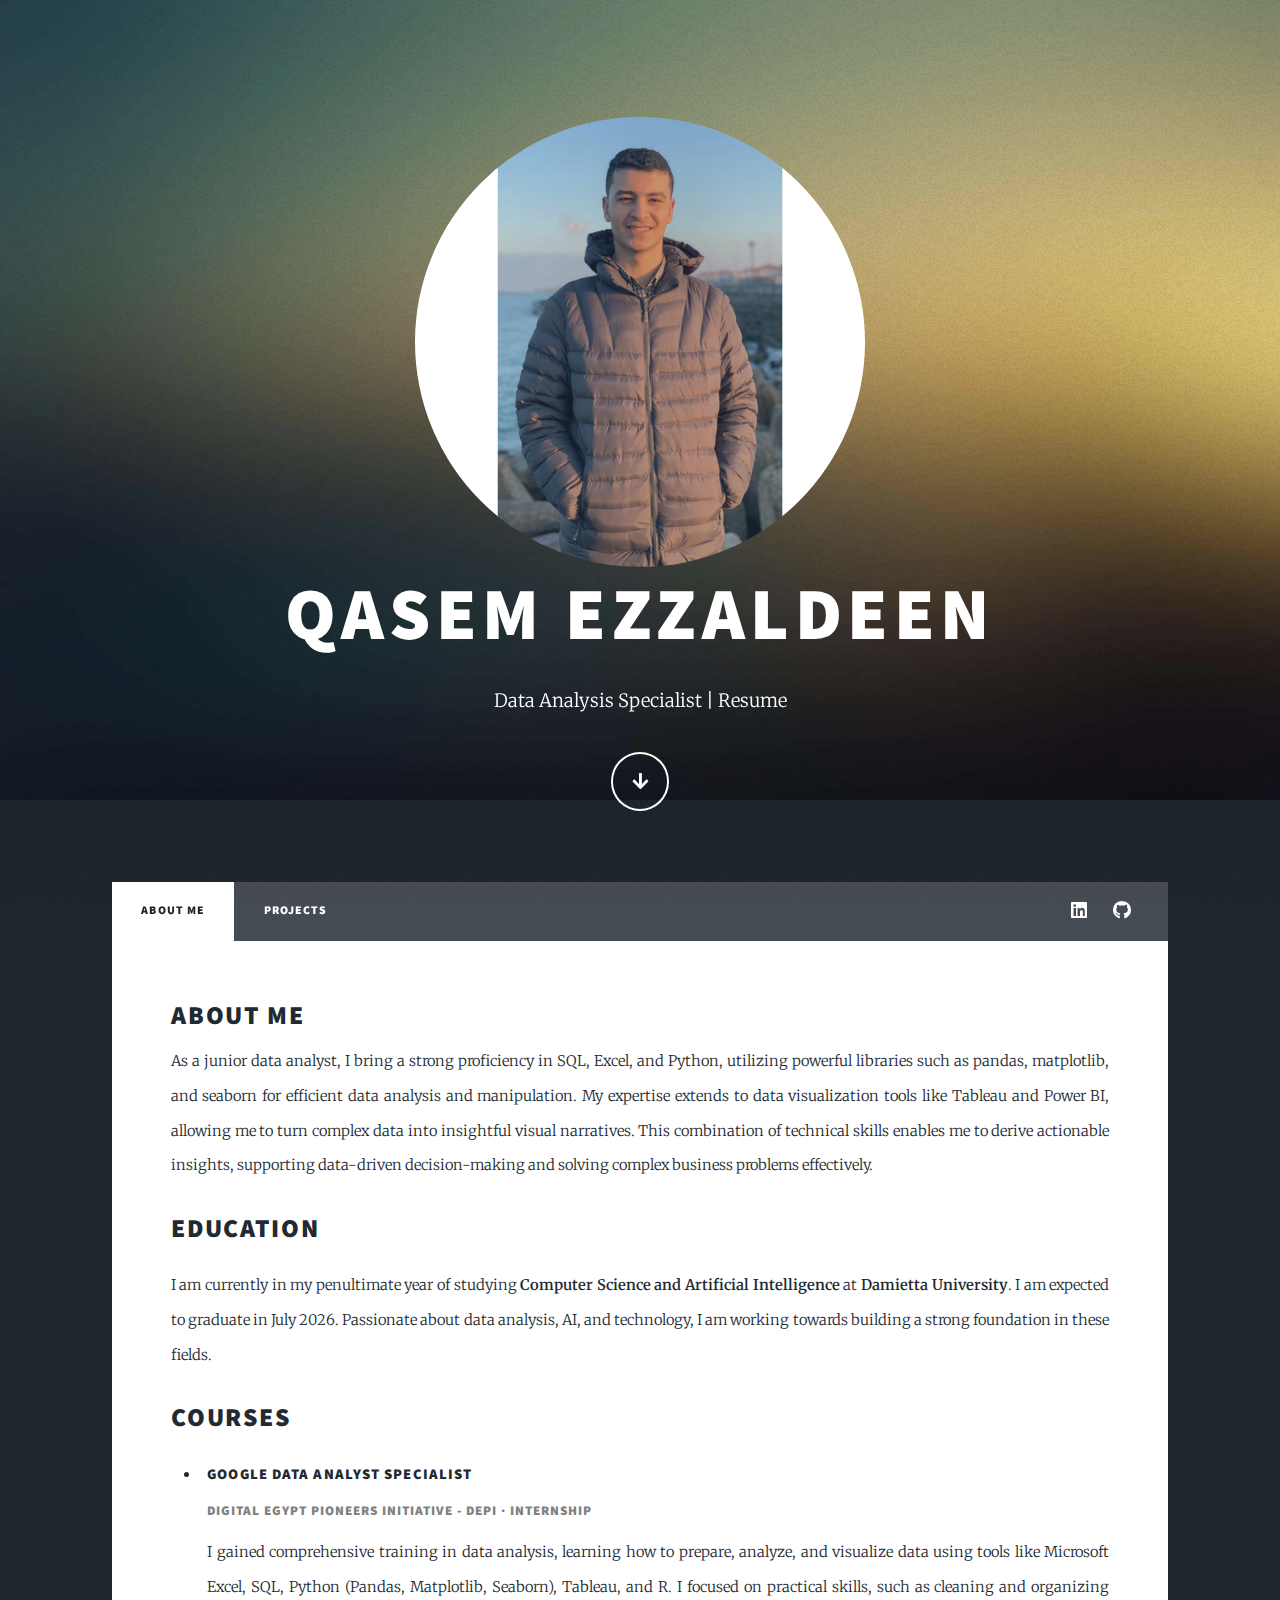
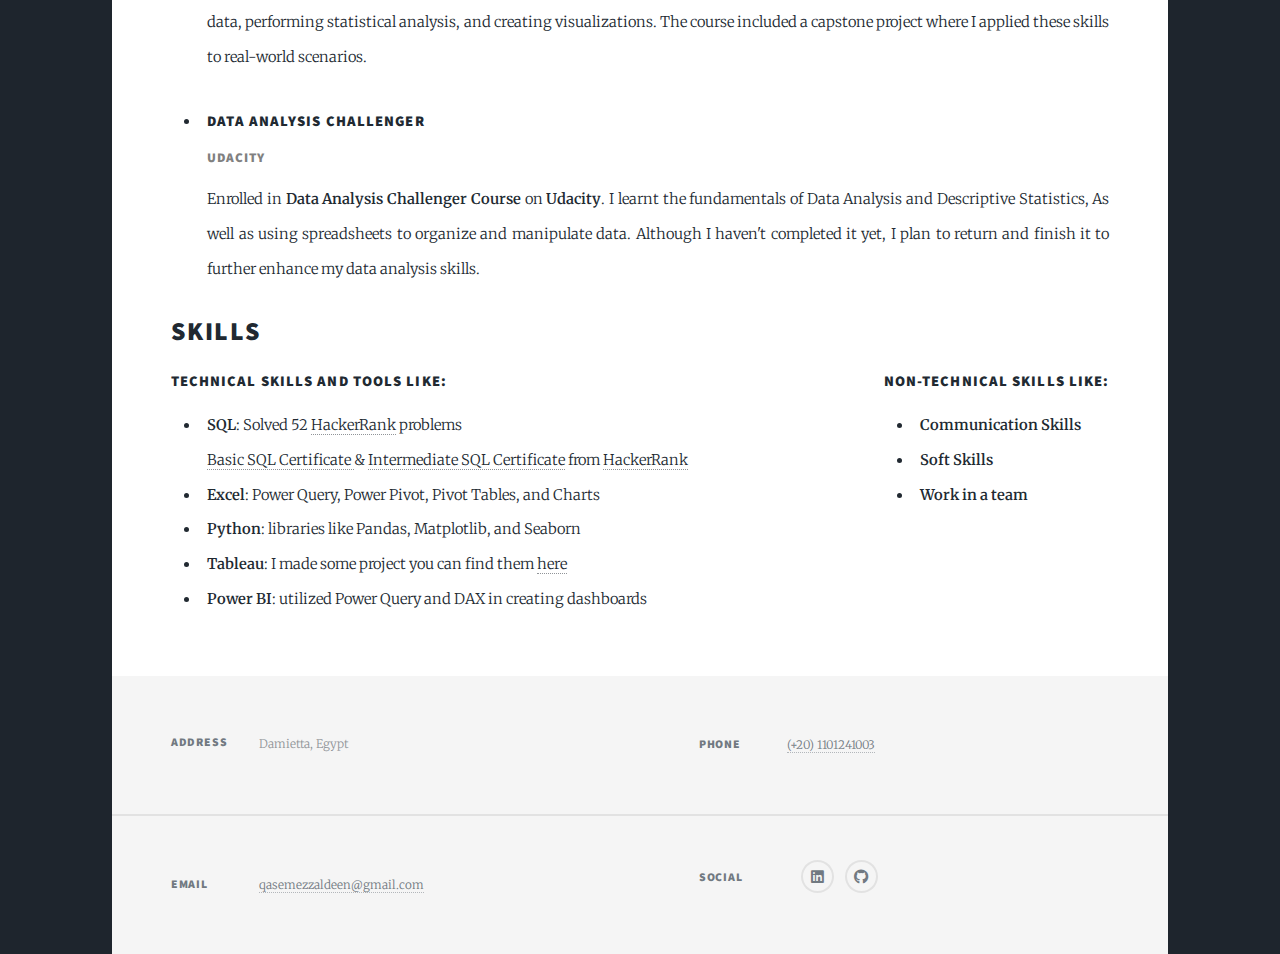
==== index.html @ ce16e837 "update" ====
<!DOCTYPE html>
<html>
  <head>
    <title>Qasem Ezzaldeen Portfolio</title>
    <meta charset="utf-8" />
    <meta
      name="viewport"
      content="width=device-width, initial-scale=1, user-scalable=no"
    />
    <link rel="stylesheet" href="assets/css/main.css" />
    <script src = "https://cdnjs.cloudflare.com/ajax/libs/jquery/3.6.4/jquery.min.js"> </script>
    <noscript>
      <link rel="stylesheet" href="assets/css/noscript.css"/>
    </noscript>
  </head>
  <body class="is-preload">
    <!-- Wrapper -->
    <div id="wrapper" class="fade-in">
      <!-- Intro -->
      <div id="intro">
        <div class="pfp">
          <img
            src="./images/Casio.jpg"
            alt="Picture of me"
            style="width: clamp(250px, 60%, 450px); border-radius: 50%"
          />
          <h1>Qasem Ezzaldeen</h1>
        </div>
        <p>
          <a href="#nav" class="scrolly">Data Analysis Specialist</a> | <a href="Resume.pdf" target="_blank">Resume</a>
        </p>
        <ul class="actions">
          <li>
            <a
              href="#header"
              class="button icon solid solo fa-arrow-down scrolly"
              >Continue</a
            >
          </li>
        </ul>
      </div>

      <!-- Header -->
      <header id="header">
        <a href="projects.html" class="logo">My Projects</a>
      </header>

      <!-- Nav -->
      <nav id="nav">
        <ul class="links">
          <li class="active"><a href="index.html">About Me</a></li>
          <li class="inactive"><a href="projects.html">Projects</a></li>
          
        </ul>
        <ul class="icons">
          <li>
            <a href="https://www.linkedin.com/in/qasem-ezzaldeen-34737b295/" class="icon brands fa-linkedin" target="_blank"><span class="label">LinkedIn</span></a>
          </li>
          <!-- GitHub Icon -->
          <li>
            <a href="https://github.com/qasem-ezzaldeen" class="icon brands fa-github" target="_blank"><span class="label">GitHub</span></a>
          </li>
        </ul>
      </nav>

      <!-- Main -->
      <div id="main">
        <article class="about_me">
          <header>
              <h2>About Me</h2>
              <p>As a junior data analyst, I bring a strong proficiency in SQL, Excel, and Python, utilizing powerful libraries such as pandas, matplotlib, and seaborn for efficient data analysis and manipulation. My expertise extends to data visualization tools like Tableau and Power BI, allowing me to turn complex data into insightful visual narratives. This combination of technical skills enables me to derive actionable insights, supporting data-driven decision-making and solving complex business problems effectively.</p>
          </header>
          <div class="education">
            <h2>Education</h2>
            <p>
              I am currently in my penultimate year of studying <strong>Computer Science and Artificial Intelligence</strong> at <strong>Damietta University</strong>. 
              I am expected to graduate in July 2026. Passionate about data analysis, AI, and technology, I am working towards building a strong foundation in these fields.
            </p>
          </div>
          <div class="courses">
            <h2>courses</h2>
            <ul>
              <li> 
                <h4>Google Data Analyst Specialist</h4>
                <h5 style="color:grey">Digital Egypt Pioneers Initiative - DEPI · Internship</h5>
                <p>I gained comprehensive training in data analysis, learning how to prepare, analyze, and visualize data using tools like Microsoft Excel, SQL, Python (Pandas, Matplotlib, Seaborn), Tableau, and R. I focused on practical skills, such as cleaning and organizing data, performing statistical analysis, and creating visualizations. The course included a capstone project where I applied these skills to real-world scenarios. </p>
              </li>
              <li> 
                <h4>Data Analysis Challenger</h4>
                <h5 style="color:grey">Udacity</h5>
                  <p>
                      Enrolled in <strong>Data Analysis Challenger Course</strong> on <strong>Udacity</strong>. I learnt the fundamentals of Data Analysis and Descriptive Statistics, As well as using spreadsheets to organize and manipulate data. Although I haven't completed it yet, I plan to return and finish it to further enhance my data analysis skills.
                  </p>
              </li>
            </ul>
          </div>

          <div>
            <h2>Skills</h2>
            <div class="skills">
            <div class="technical">
              <h4>Technical Skills and Tools like:</h4>
            <ul >
              <li><strong>SQL</strong>: Solved 52 <a href="https://www.hackerrank.com/domains/sql?badge_type=sql" target="_blank">HackerRank</a> problems</li>
              <li class="sql"><a href="Hackerrank Certificates/sql_basic certificate.pdf" target="_blank">Basic SQL Certificate </a> & <a href="Hackerrank Certificates/sql_intermediate certificate.pdf" target="_blank">Intermediate SQL Certificate</a> from <a href="https://www.hackerrank.com/domains/sql?badge_type=sql" target="_blank">HackerRank</a></li>
              <li><strong>Excel</strong>: Power Query, Power Pivot, Pivot Tables, and Charts</li>
              <li><strong>Python</strong>: libraries like Pandas, Matplotlib, and Seaborn</li>
              <li><strong>Tableau</strong>: I made some project you can find them <a href="projects.html">here</a></li>
              <li><strong>Power BI</strong>: utilized Power Query and DAX in creating dashboards</li>
            </ul>
            </div>
            <div class="non-technical">
              <h4>non-Technical Skills like:</h4>
            <ul >
              <li><strong>Communication Skills</strong></li>
              <li><strong>Soft Skills</strong></li>
              <li><strong>Work in a team</strong></li>
            </ul>
            </div>
          </div>
          </div>
          

          </div>

      </article>


          
      </div>

      <!-- Footer -->
      <footer id="footer">
        <section class="split contact">
          <section class="alt">
            <h3>Address</h3>
            <p>
              Damietta, Egypt
            </p>
          </section>
          <section>
            <h3>Phone</h3>
            <p><a href="https://wa.me/qr/SZ3Y2ALOGAZCJ1" target="_blank">(+20) 1101241003</a></p>
          </section>
          <section>
            <h3>Email</h3>
            <p><a href="mailto:qasemezzaldeen@gmail.com">qasemezzaldeen@gmail.com</a></p>
          </section>
          <script>
          $(document).ready(function() {
            // Add class to mailto link
            // Needed to separate the disabling of the default action AND copy email to clipboard
            $('a[href^=mailto]').addClass('mailto-link');
          
            var mailto = $('.mailto-link');
            
            // Disable opening your email client. yuk.
            $('a[href^=mailto]').click(function() {
              return false; 
            })
            
            // On click, get href and remove 'mailto:' from value
            // Store email address in a variable.
            mailto.click(function() {
              var href = $(this).attr('href');
              var email = href.replace('mailto:', '');
              copyToClipboard(email);
              $('.mailto-message').empty().append(messageSuccess);
              setTimeout(function() {
                $('.mailto-message').empty().append(messageCopy);}, 2000); 
            });
            
          });
          
          // Grabbed this from Stack Overflow.
          // Copies the email variable to clipboard
          function copyToClipboard(text) {
              var dummy = document.createElement("input");
              document.body.appendChild(dummy);
              dummy.setAttribute('value', text);
              dummy.select();
              document.execCommand('copy');
              document.body.removeChild(dummy);
          }</script>
          <section>
            <h3>Social</h3>
            <ul class="icons alt">
              <li>
                <a href="https://www.linkedin.com/in/qasem-ezzaldeen-34737b295/" class="icon brands alt fa-linkedin" target="_blank"><span class="label">LinkedIn</span></a>
              </li>
              <!-- GitHub Icon -->
              <li>
                <a href="https://github.com/qasem-ezzaldeen" class="icon brands alt fa-github" target="_blank"><span class="label">GitHub</span></a>
              </li>
            </ul>
          </section>
        </section>
      </footer>
    <!-- Scripts -->
    <script src="assets/js/jquery.min.js"></script>
    <script src="assets/js/jquery.scrollex.min.js"></script>
    <script src="assets/js/jquery.scrolly.min.js"></script>
    <script src="assets/js/browser.min.js"></script>
    <script src="assets/js/breakpoints.min.js"></script>
    <script src="assets/js/util.js"></script>
    <script src="assets/js/main.js"></script>
  </body>
</html>
---- assets/css/main.css ----
@import url(fontawesome-all.min.css);
@import url("https://fonts.googleapis.com/css?family=Merriweather:300,700,300italic,700italic|Source+Sans+Pro:900");


html, body, div, span, applet, object,
iframe, h1, h2, h3, h4, h5, h6, p, blockquote,
pre, a, abbr, acronym, address, big, cite,
code, del, dfn, em, img, ins, kbd, q, s, samp,
small, strike, strong, sub, sup, tt, var, b,
u, i, center, dl, dt, dd, ol, ul, li, fieldset,
form, label, legend, table, caption, tbody,
tfoot, thead, tr, th, td, article, aside,
canvas, details, embed, figure, figcaption,
footer, header, hgroup, menu, nav, output, ruby,
section, summary, time, mark, audio, video {
	margin: 0;
	padding: 0;
	border: 0;
	font-size: 100%;
	font: inherit;
	vertical-align: baseline;}

article, aside, details, figcaption, figure,
footer, header, hgroup, menu, nav, section {
	display: block;}

body {
	line-height: 1;
}

ol, ul {
	list-style: none;
}

blockquote, q {
	quotes: none;
}

	blockquote:before, blockquote:after, q:before, q:after {
		content: '';
		content: none;
	}

table {
	border-collapse: collapse;
	border-spacing: 0;
}

body {
	-webkit-text-size-adjust: none;
}

mark {
	background-color: transparent;
	color: inherit;
}

input::-moz-focus-inner {
	border: 0;
	padding: 0;
}

input, select, textarea {
	-moz-appearance: none;
	-webkit-appearance: none;
	-ms-appearance: none;
	appearance: none;
}

/* Basic */

	@-ms-viewport {
		width: device-width;
	}

	body {
		-ms-overflow-style: scroll;
	}

	@media screen and (max-width: 480px) {

		html, body {
			min-width: 320px;
		}

	}

	html {
		box-sizing: border-box;
	}

	*, *:before, *:after {
		box-sizing: inherit;
	}

	body {
		background-color: #1e252d;
	}

		body.is-preload *, body.is-preload *:before, body.is-preload *:after {
			-moz-animation: none !important;
			-webkit-animation: none !important;
			-ms-animation: none !important;
			animation: none !important;
			-moz-transition: none !important;
			-webkit-transition: none !important;
			-ms-transition: none !important;
			transition: none !important;
		}

/* Type */

	html {
		font-size: 16pt;
	}

		@media screen and (max-width: 1680px) {

			html {
				font-size: 12pt;
			}

		}

		@media screen and (max-width: 1280px) {

			html {
				font-size: 11pt;
			}

		}

		@media screen and (max-width: 360px) {

			html {
				font-size: 10pt;
			}

		}

	body {
		color: #212931;
	}

	body, input, select, textarea {
		font-family: "Merriweather", Georgia, serif;
		font-weight: 300;
		font-size: 1rem;
		line-height: 2.375;
	}

	a {
		-moz-transition: color 0.2s ease-in-out, background-color 0.2s ease-in-out, border-color 0.2s ease-in-out, box-shadow 0.2s ease-in-out;
		-webkit-transition: color 0.2s ease-in-out, background-color 0.2s ease-in-out, border-color 0.2s ease-in-out, box-shadow 0.2s ease-in-out;
		-ms-transition: color 0.2s ease-in-out, background-color 0.2s ease-in-out, border-color 0.2s ease-in-out, box-shadow 0.2s ease-in-out;
		transition: color 0.2s ease-in-out, background-color 0.2s ease-in-out, border-color 0.2s ease-in-out, box-shadow 0.2s ease-in-out;
		border-bottom: dotted 1px;
		text-decoration: none;
	}

		a:hover {
			border-bottom-color: transparent;
		}

	strong, b {
		font-weight: 600;
	}

	em, i {
		font-style: italic;
	}

	p {
		text-align: justify;
		margin: 0 0 2rem 0;
	}

	h1, h2, h3, h4, h5, h6 {
		font-family: "Source Sans Pro", Helvetica, sans-serif;
		font-weight: 900;
		line-height: 1.5;
		letter-spacing: 0.075em;
		text-transform: uppercase;
		margin: 0 0 1rem 0;
	}

		h1 a, h2 a, h3 a, h4 a, h5 a, h6 a {
			border-bottom: 0;
			color: inherit;
			text-decoration: none;
		}

	h1 {
		font-size: 4rem;
		line-height: 1.1;
		margin: 0 0 2rem 0;
	}

	h2 {
		font-size: 1.75rem;
		line-height: 1.3;
		margin: 0 0 1.5rem 0;
	}

	h3 {
		font-size: 1.25rem;
		margin: 0 0 1.5rem 0;
	}

	h4 {
		font-size: 1rem;
	}

	h5 {
		font-size: 0.9rem;
	}

	h6 {
		font-size: 0.8rem;
	}

	sub {
		font-size: 0.8rem;
		position: relative;
		top: 0.5rem;
	}

	sup {
		font-size: 0.8rem;
		position: relative;
		top: -0.5rem;
	}

	blockquote {
		border-left: solid 4px;
		font-style: italic;
		margin: 0 0 2rem 0;
		padding: 0.5rem 0 0.5rem 2rem;
	}

	code {
		border: solid 2px;
		font-family: "Courier New", monospace;
		font-size: 0.9rem;
		margin: 0 0.25rem;
		padding: 0.25rem 0.65rem;
	}

	pre {
		-webkit-overflow-scrolling: touch;
		font-family: "Courier New", monospace;
		font-size: 0.9rem;
		margin: 0 0 2rem 0;
	}

		pre code {
			display: block;
			line-height: 1.75;
			padding: 1rem 1.5rem;
			overflow-x: auto;
		}

	hr {
		border: 0;
		border-bottom: solid 2px;
		margin: 3rem 0;
	}

		hr.major {
			margin: 5rem 0;
		}

	.align-left {
		text-align: left;
	}

	.align-center {
		text-align: center;
	}

	.align-right {
		text-align: right;
	}

	input, select, textarea {
		color: #212931;
	}

	a {
		color: #212931;
		border-bottom-color: rgba(33, 41, 49, 0.5);
	}

		a:hover {
			border-bottom-color: transparent;
			color: #18bfef !important;
		}

	strong, b {
		color: #212931;
	}

	h1, h2, h3, h4, h5, h6 {
		color: #212931;
	}

	blockquote {
		border-left-color: #eeeeee;
	}

	code {
		background: rgba(220, 220, 220, 0.25);
		border-color: #eeeeee;
	}

	hr {
		border-bottom-color: #eeeeee;
	}

/* Row */

	.row {
		display: flex;
		flex-wrap: wrap;
		box-sizing: border-box;
		align-items: stretch;
	}

		.row > * {
			box-sizing: border-box;
		}

		.row.gtr-uniform > * > :last-child {
			margin-bottom: 0;
		}

		.row.aln-left {
			justify-content: flex-start;
		}

		.row.aln-center {
			justify-content: center;
		}

		.row.aln-right {
			justify-content: flex-end;
		}

		.row.aln-top {
			align-items: flex-start;
		}

		.row.aln-middle {
			align-items: center;
		}

		.row.aln-bottom {
			align-items: flex-end;
		}

		.row > .imp {
			order: -1;
		}

		.row > .col-1 {
			width: 8.33333%;
		}

		.row > .off-1 {
			margin-left: 8.33333%;
		}

		.row > .col-2 {
			width: 16.66667%;
		}

		.row > .off-2 {
			margin-left: 16.66667%;
		}

		.row > .col-3 {
			width: 25%;
		}

		.row > .off-3 {
			margin-left: 25%;
		}

		.row > .col-4 {
			width: 33.33333%;
		}

		.row > .off-4 {
			margin-left: 33.33333%;
		}

		.row > .col-5 {
			width: 41.66667%;
		}

		.row > .off-5 {
			margin-left: 41.66667%;
		}

		.row > .col-6 {
			width: 50%;
		}

		.row > .off-6 {
			margin-left: 50%;
		}

		.row > .col-7 {
			width: 58.33333%;
		}

		.row > .off-7 {
			margin-left: 58.33333%;
		}

		.row > .col-8 {
			width: 66.66667%;
		}

		.row > .off-8 {
			margin-left: 66.66667%;
		}

		.row > .col-9 {
			width: 75%;
		}

		.row > .off-9 {
			margin-left: 75%;
		}

		.row > .col-10 {
			width: 83.33333%;
		}

		.row > .off-10 {
			margin-left: 83.33333%;
		}

		.row > .col-11 {
			width: 91.66667%;
		}

		.row > .off-11 {
			margin-left: 91.66667%;
		}

		.row > .col-12 {
			width: 100%;
		}

		.row > .off-12 {
			margin-left: 100%;
		}

		.row.gtr-0 {
			margin-top: 0;
			margin-left: 0rem;
		}

			.row.gtr-0 > * {
				padding: 0 0 0 0rem;
			}

			.row.gtr-0.gtr-uniform {
				margin-top: 0rem;
			}

				.row.gtr-0.gtr-uniform > * {
					padding-top: 0rem;
				}

		.row.gtr-25 {
			margin-top: 0;
			margin-left: -0.375rem;
		}

			.row.gtr-25 > * {
				padding: 0 0 0 0.375rem;
			}

			.row.gtr-25.gtr-uniform {
				margin-top: -0.375rem;
			}

				.row.gtr-25.gtr-uniform > * {
					padding-top: 0.375rem;
				}

		.row.gtr-50 {
			margin-top: 0;
			margin-left: -0.75rem;
		}

			.row.gtr-50 > * {
				padding: 0 0 0 0.75rem;
			}

			.row.gtr-50.gtr-uniform {
				margin-top: -0.75rem;
			}

				.row.gtr-50.gtr-uniform > * {
					padding-top: 0.75rem;
				}

		.row {
			margin-top: 0;
			margin-left: -1.5rem;
		}

			.row > * {
				padding: 0 0 0 1.5rem;
			}

			.row.gtr-uniform {
				margin-top: -1.5rem;
			}

				.row.gtr-uniform > * {
					padding-top: 1.5rem;
				}

		.row.gtr-150 {
			margin-top: 0;
			margin-left: -2.25rem;
		}

			.row.gtr-150 > * {
				padding: 0 0 0 2.25rem;
			}

			.row.gtr-150.gtr-uniform {
				margin-top: -2.25rem;
			}

				.row.gtr-150.gtr-uniform > * {
					padding-top: 2.25rem;
				}

		.row.gtr-200 {
			margin-top: 0;
			margin-left: -3rem;
		}

			.row.gtr-200 > * {
				padding: 0 0 0 3rem;
			}

			.row.gtr-200.gtr-uniform {
				margin-top: -3rem;
			}

				.row.gtr-200.gtr-uniform > * {
					padding-top: 3rem;
				}

		@media screen and (max-width: 1680px) {

			.row {
				display: flex;
				flex-wrap: wrap;
				box-sizing: border-box;
				align-items: stretch;
			}

				.row > * {
					box-sizing: border-box;
				}

				.row.gtr-uniform > * > :last-child {
					margin-bottom: 0;
				}

				.row.aln-left {
					justify-content: flex-start;
				}

				.row.aln-center {
					justify-content: center;
				}

				.row.aln-right {
					justify-content: flex-end;
				}

				.row.aln-top {
					align-items: flex-start;
				}

				.row.aln-middle {
					align-items: center;
				}

				.row.aln-bottom {
					align-items: flex-end;
				}

				.row > .imp-xlarge {
					order: -1;
				}

				.row > .col-1-xlarge {
					width: 8.33333%;
				}

				.row > .off-1-xlarge {
					margin-left: 8.33333%;
				}

				.row > .col-2-xlarge {
					width: 16.66667%;
				}

				.row > .off-2-xlarge {
					margin-left: 16.66667%;
				}

				.row > .col-3-xlarge {
					width: 25%;
				}

				.row > .off-3-xlarge {
					margin-left: 25%;
				}

				.row > .col-4-xlarge {
					width: 33.33333%;
				}

				.row > .off-4-xlarge {
					margin-left: 33.33333%;
				}

				.row > .col-5-xlarge {
					width: 41.66667%;
				}

				.row > .off-5-xlarge {
					margin-left: 41.66667%;
				}

				.row > .col-6-xlarge {
					width: 50%;
				}

				.row > .off-6-xlarge {
					margin-left: 50%;
				}

				.row > .col-7-xlarge {
					width: 58.33333%;
				}

				.row > .off-7-xlarge {
					margin-left: 58.33333%;
				}

				.row > .col-8-xlarge {
					width: 66.66667%;
				}

				.row > .off-8-xlarge {
					margin-left: 66.66667%;
				}

				.row > .col-9-xlarge {
					width: 75%;
				}

				.row > .off-9-xlarge {
					margin-left: 75%;
				}

				.row > .col-10-xlarge {
					width: 83.33333%;
				}

				.row > .off-10-xlarge {
					margin-left: 83.33333%;
				}

				.row > .col-11-xlarge {
					width: 91.66667%;
				}

				.row > .off-11-xlarge {
					margin-left: 91.66667%;
				}

				.row > .col-12-xlarge {
					width: 100%;
				}

				.row > .off-12-xlarge {
					margin-left: 100%;
				}

				.row.gtr-0 {
					margin-top: 0;
					margin-left: 0rem;
				}

					.row.gtr-0 > * {
						padding: 0 0 0 0rem;
					}

					.row.gtr-0.gtr-uniform {
						margin-top: 0rem;
					}

						.row.gtr-0.gtr-uniform > * {
							padding-top: 0rem;
						}

				.row.gtr-25 {
					margin-top: 0;
					margin-left: -0.375rem;
				}

					.row.gtr-25 > * {
						padding: 0 0 0 0.375rem;
					}

					.row.gtr-25.gtr-uniform {
						margin-top: -0.375rem;
					}

						.row.gtr-25.gtr-uniform > * {
							padding-top: 0.375rem;
						}

				.row.gtr-50 {
					margin-top: 0;
					margin-left: -0.75rem;
				}

					.row.gtr-50 > * {
						padding: 0 0 0 0.75rem;
					}

					.row.gtr-50.gtr-uniform {
						margin-top: -0.75rem;
					}

						.row.gtr-50.gtr-uniform > * {
							padding-top: 0.75rem;
						}

				.row {
					margin-top: 0;
					margin-left: -1.5rem;
				}

					.row > * {
						padding: 0 0 0 1.5rem;
					}

					.row.gtr-uniform {
						margin-top: -1.5rem;
					}

						.row.gtr-uniform > * {
							padding-top: 1.5rem;
						}

				.row.gtr-150 {
					margin-top: 0;
					margin-left: -2.25rem;
				}

					.row.gtr-150 > * {
						padding: 0 0 0 2.25rem;
					}

					.row.gtr-150.gtr-uniform {
						margin-top: -2.25rem;
					}

						.row.gtr-150.gtr-uniform > * {
							padding-top: 2.25rem;
						}

				.row.gtr-200 {
					margin-top: 0;
					margin-left: -3rem;
				}

					.row.gtr-200 > * {
						padding: 0 0 0 3rem;
					}

					.row.gtr-200.gtr-uniform {
						margin-top: -3rem;
					}

						.row.gtr-200.gtr-uniform > * {
							padding-top: 3rem;
						}

		}

		@media screen and (max-width: 1280px) {

			.row {
				display: flex;
				flex-wrap: wrap;
				box-sizing: border-box;
				align-items: stretch;
			}

				.row > * {
					box-sizing: border-box;
				}

				.row.gtr-uniform > * > :last-child {
					margin-bottom: 0;
				}

				.row.aln-left {
					justify-content: flex-start;
				}

				.row.aln-center {
					justify-content: center;
				}

				.row.aln-right {
					justify-content: flex-end;
				}

				.row.aln-top {
					align-items: flex-start;
				}

				.row.aln-middle {
					align-items: center;
				}

				.row.aln-bottom {
					align-items: flex-end;
				}

				.row > .imp-large {
					order: -1;
				}

				.row > .col-1-large {
					width: 8.33333%;
				}

				.row > .off-1-large {
					margin-left: 8.33333%;
				}

				.row > .col-2-large {
					width: 16.66667%;
				}

				.row > .off-2-large {
					margin-left: 16.66667%;
				}

				.row > .col-3-large {
					width: 25%;
				}

				.row > .off-3-large {
					margin-left: 25%;
				}

				.row > .col-4-large {
					width: 33.33333%;
				}

				.row > .off-4-large {
					margin-left: 33.33333%;
				}

				.row > .col-5-large {
					width: 41.66667%;
				}

				.row > .off-5-large {
					margin-left: 41.66667%;
				}

				.row > .col-6-large {
					width: 50%;
				}

				.row > .off-6-large {
					margin-left: 50%;
				}

				.row > .col-7-large {
					width: 58.33333%;
				}

				.row > .off-7-large {
					margin-left: 58.33333%;
				}

				.row > .col-8-large {
					width: 66.66667%;
				}

				.row > .off-8-large {
					margin-left: 66.66667%;
				}

				.row > .col-9-large {
					width: 75%;
				}

				.row > .off-9-large {
					margin-left: 75%;
				}

				.row > .col-10-large {
					width: 83.33333%;
				}

				.row > .off-10-large {
					margin-left: 83.33333%;
				}

				.row > .col-11-large {
					width: 91.66667%;
				}

				.row > .off-11-large {
					margin-left: 91.66667%;
				}

				.row > .col-12-large {
					width: 100%;
				}

				.row > .off-12-large {
					margin-left: 100%;
				}

				.row.gtr-0 {
					margin-top: 0;
					margin-left: 0rem;
				}

					.row.gtr-0 > * {
						padding: 0 0 0 0rem;
					}

					.row.gtr-0.gtr-uniform {
						margin-top: 0rem;
					}

						.row.gtr-0.gtr-uniform > * {
							padding-top: 0rem;
						}

				.row.gtr-25 {
					margin-top: 0;
					margin-left: -0.375rem;
				}

					.row.gtr-25 > * {
						padding: 0 0 0 0.375rem;
					}

					.row.gtr-25.gtr-uniform {
						margin-top: -0.375rem;
					}

						.row.gtr-25.gtr-uniform > * {
							padding-top: 0.375rem;
						}

				.row.gtr-50 {
					margin-top: 0;
					margin-left: -0.75rem;
				}

					.row.gtr-50 > * {
						padding: 0 0 0 0.75rem;
					}

					.row.gtr-50.gtr-uniform {
						margin-top: -0.75rem;
					}

						.row.gtr-50.gtr-uniform > * {
							padding-top: 0.75rem;
						}

				.row {
					margin-top: 0;
					margin-left: -1.5rem;
				}

					.row > * {
						padding: 0 0 0 1.5rem;
					}

					.row.gtr-uniform {
						margin-top: -1.5rem;
					}

						.row.gtr-uniform > * {
							padding-top: 1.5rem;
						}

				.row.gtr-150 {
					margin-top: 0;
					margin-left: -2.25rem;
				}

					.row.gtr-150 > * {
						padding: 0 0 0 2.25rem;
					}

					.row.gtr-150.gtr-uniform {
						margin-top: -2.25rem;
					}

						.row.gtr-150.gtr-uniform > * {
							padding-top: 2.25rem;
						}

				.row.gtr-200 {
					margin-top: 0;
					margin-left: -3rem;
				}

					.row.gtr-200 > * {
						padding: 0 0 0 3rem;
					}

					.row.gtr-200.gtr-uniform {
						margin-top: -3rem;
					}

						.row.gtr-200.gtr-uniform > * {
							padding-top: 3rem;
						}

		}

		@media screen and (max-width: 980px) {

			.row {
				display: flex;
				flex-wrap: wrap;
				box-sizing: border-box;
				align-items: stretch;
			}

				.row > * {
					box-sizing: border-box;
				}

				.row.gtr-uniform > * > :last-child {
					margin-bottom: 0;
				}

				.row.aln-left {
					justify-content: flex-start;
				}

				.row.aln-center {
					justify-content: center;
				}

				.row.aln-right {
					justify-content: flex-end;
				}

				.row.aln-top {
					align-items: flex-start;
				}

				.row.aln-middle {
					align-items: center;
				}

				.row.aln-bottom {
					align-items: flex-end;
				}

				.row > .imp-medium {
					order: -1;
				}

				.row > .col-1-medium {
					width: 8.33333%;
				}

				.row > .off-1-medium {
					margin-left: 8.33333%;
				}

				.row > .col-2-medium {
					width: 16.66667%;
				}

				.row > .off-2-medium {
					margin-left: 16.66667%;
				}

				.row > .col-3-medium {
					width: 25%;
				}

				.row > .off-3-medium {
					margin-left: 25%;
				}

				.row > .col-4-medium {
					width: 33.33333%;
				}

				.row > .off-4-medium {
					margin-left: 33.33333%;
				}

				.row > .col-5-medium {
					width: 41.66667%;
				}

				.row > .off-5-medium {
					margin-left: 41.66667%;
				}

				.row > .col-6-medium {
					width: 50%;
				}

				.row > .off-6-medium {
					margin-left: 50%;
				}

				.row > .col-7-medium {
					width: 58.33333%;
				}

				.row > .off-7-medium {
					margin-left: 58.33333%;
				}

				.row > .col-8-medium {
					width: 66.66667%;
				}

				.row > .off-8-medium {
					margin-left: 66.66667%;
				}

				.row > .col-9-medium {
					width: 75%;
				}

				.row > .off-9-medium {
					margin-left: 75%;
				}

				.row > .col-10-medium {
					width: 83.33333%;
				}

				.row > .off-10-medium {
					margin-left: 83.33333%;
				}

				.row > .col-11-medium {
					width: 91.66667%;
				}

				.row > .off-11-medium {
					margin-left: 91.66667%;
				}

				.row > .col-12-medium {
					width: 100%;
				}

				.row > .off-12-medium {
					margin-left: 100%;
				}

				.row.gtr-0 {
					margin-top: 0;
					margin-left: 0rem;
				}

					.row.gtr-0 > * {
						padding: 0 0 0 0rem;
					}

					.row.gtr-0.gtr-uniform {
						margin-top: 0rem;
					}

						.row.gtr-0.gtr-uniform > * {
							padding-top: 0rem;
						}

				.row.gtr-25 {
					margin-top: 0;
					margin-left: -0.375rem;
				}

					.row.gtr-25 > * {
						padding: 0 0 0 0.375rem;
					}

					.row.gtr-25.gtr-uniform {
						margin-top: -0.375rem;
					}

						.row.gtr-25.gtr-uniform > * {
							padding-top: 0.375rem;
						}

				.row.gtr-50 {
					margin-top: 0;
					margin-left: -0.75rem;
				}

					.row.gtr-50 > * {
						padding: 0 0 0 0.75rem;
					}

					.row.gtr-50.gtr-uniform {
						margin-top: -0.75rem;
					}

						.row.gtr-50.gtr-uniform > * {
							padding-top: 0.75rem;
						}

				.row {
					margin-top: 0;
					margin-left: -1.5rem;
				}

					.row > * {
						padding: 0 0 0 1.5rem;
					}

					.row.gtr-uniform {
						margin-top: -1.5rem;
					}

						.row.gtr-uniform > * {
							padding-top: 1.5rem;
						}

				.row.gtr-150 {
					margin-top: 0;
					margin-left: -2.25rem;
				}

					.row.gtr-150 > * {
						padding: 0 0 0 2.25rem;
					}

					.row.gtr-150.gtr-uniform {
						margin-top: -2.25rem;
					}

						.row.gtr-150.gtr-uniform > * {
							padding-top: 2.25rem;
						}

				.row.gtr-200 {
					margin-top: 0;
					margin-left: -3rem;
				}

					.row.gtr-200 > * {
						padding: 0 0 0 3rem;
					}

					.row.gtr-200.gtr-uniform {
						margin-top: -3rem;
					}

						.row.gtr-200.gtr-uniform > * {
							padding-top: 3rem;
						}

		}

		@media screen and (max-width: 736px) {

			.row {
				display: flex;
				flex-wrap: wrap;
				box-sizing: border-box;
				align-items: stretch;
			}

				.row > * {
					box-sizing: border-box;
				}

				.row.gtr-uniform > * > :last-child {
					margin-bottom: 0;
				}

				.row.aln-left {
					justify-content: flex-start;
				}

				.row.aln-center {
					justify-content: center;
				}

				.row.aln-right {
					justify-content: flex-end;
				}

				.row.aln-top {
					align-items: flex-start;
				}

				.row.aln-middle {
					align-items: center;
				}

				.row.aln-bottom {
					align-items: flex-end;
				}

				.row > .imp-small {
					order: -1;
				}

				.row > .col-1-small {
					width: 8.33333%;
				}

				.row > .off-1-small {
					margin-left: 8.33333%;
				}

				.row > .col-2-small {
					width: 16.66667%;
				}

				.row > .off-2-small {
					margin-left: 16.66667%;
				}

				.row > .col-3-small {
					width: 25%;
				}

				.row > .off-3-small {
					margin-left: 25%;
				}

				.row > .col-4-small {
					width: 33.33333%;
				}

				.row > .off-4-small {
					margin-left: 33.33333%;
				}

				.row > .col-5-small {
					width: 41.66667%;
				}

				.row > .off-5-small {
					margin-left: 41.66667%;
				}

				.row > .col-6-small {
					width: 50%;
				}

				.row > .off-6-small {
					margin-left: 50%;
				}

				.row > .col-7-small {
					width: 58.33333%;
				}

				.row > .off-7-small {
					margin-left: 58.33333%;
				}

				.row > .col-8-small {
					width: 66.66667%;
				}

				.row > .off-8-small {
					margin-left: 66.66667%;
				}

				.row > .col-9-small {
					width: 75%;
				}

				.row > .off-9-small {
					margin-left: 75%;
				}

				.row > .col-10-small {
					width: 83.33333%;
				}

				.row > .off-10-small {
					margin-left: 83.33333%;
				}

				.row > .col-11-small {
					width: 91.66667%;
				}

				.row > .off-11-small {
					margin-left: 91.66667%;
				}

				.row > .col-12-small {
					width: 100%;
				}

				.row > .off-12-small {
					margin-left: 100%;
				}

				.row.gtr-0 {
					margin-top: 0;
					margin-left: 0rem;
				}

					.row.gtr-0 > * {
						padding: 0 0 0 0rem;
					}

					.row.gtr-0.gtr-uniform {
						margin-top: 0rem;
					}

						.row.gtr-0.gtr-uniform > * {
							padding-top: 0rem;
						}

				.row.gtr-25 {
					margin-top: 0;
					margin-left: -0.375rem;
				}

					.row.gtr-25 > * {
						padding: 0 0 0 0.375rem;
					}

					.row.gtr-25.gtr-uniform {
						margin-top: -0.375rem;
					}

						.row.gtr-25.gtr-uniform > * {
							padding-top: 0.375rem;
						}

				.row.gtr-50 {
					margin-top: 0;
					margin-left: -0.75rem;
				}

					.row.gtr-50 > * {
						padding: 0 0 0 0.75rem;
					}

					.row.gtr-50.gtr-uniform {
						margin-top: -0.75rem;
					}

						.row.gtr-50.gtr-uniform > * {
							padding-top: 0.75rem;
						}

				.row {
					margin-top: 0;
					margin-left: -1.5rem;
				}

					.row > * {
						padding: 0 0 0 1.5rem;
					}

					.row.gtr-uniform {
						margin-top: -1.5rem;
					}

						.row.gtr-uniform > * {
							padding-top: 1.5rem;
						}

				.row.gtr-150 {
					margin-top: 0;
					margin-left: -2.25rem;
				}

					.row.gtr-150 > * {
						padding: 0 0 0 2.25rem;
					}

					.row.gtr-150.gtr-uniform {
						margin-top: -2.25rem;
					}

						.row.gtr-150.gtr-uniform > * {
							padding-top: 2.25rem;
						}

				.row.gtr-200 {
					margin-top: 0;
					margin-left: -3rem;
				}

					.row.gtr-200 > * {
						padding: 0 0 0 3rem;
					}

					.row.gtr-200.gtr-uniform {
						margin-top: -3rem;
					}

						.row.gtr-200.gtr-uniform > * {
							padding-top: 3rem;
						}

		}

		@media screen and (max-width: 480px) {

			.row {
				display: flex;
				flex-wrap: wrap;
				box-sizing: border-box;
				align-items: stretch;
			}

				.row > * {
					box-sizing: border-box;
				}

				.row.gtr-uniform > * > :last-child {
					margin-bottom: 0;
				}

				.row.aln-left {
					justify-content: flex-start;
				}

				.row.aln-center {
					justify-content: center;
				}

				.row.aln-right {
					justify-content: flex-end;
				}

				.row.aln-top {
					align-items: flex-start;
				}

				.row.aln-middle {
					align-items: center;
				}

				.row.aln-bottom {
					align-items: flex-end;
				}

				.row > .imp-xsmall {
					order: -1;
				}

				.row > .col-1-xsmall {
					width: 8.33333%;
				}

				.row > .off-1-xsmall {
					margin-left: 8.33333%;
				}

				.row > .col-2-xsmall {
					width: 16.66667%;
				}

				.row > .off-2-xsmall {
					margin-left: 16.66667%;
				}

				.row > .col-3-xsmall {
					width: 25%;
				}

				.row > .off-3-xsmall {
					margin-left: 25%;
				}

				.row > .col-4-xsmall {
					width: 33.33333%;
				}

				.row > .off-4-xsmall {
					margin-left: 33.33333%;
				}

				.row > .col-5-xsmall {
					width: 41.66667%;
				}

				.row > .off-5-xsmall {
					margin-left: 41.66667%;
				}

				.row > .col-6-xsmall {
					width: 50%;
				}

				.row > .off-6-xsmall {
					margin-left: 50%;
				}

				.row > .col-7-xsmall {
					width: 58.33333%;
				}

				.row > .off-7-xsmall {
					margin-left: 58.33333%;
				}

				.row > .col-8-xsmall {
					width: 66.66667%;
				}

				.row > .off-8-xsmall {
					margin-left: 66.66667%;
				}

				.row > .col-9-xsmall {
					width: 75%;
				}

				.row > .off-9-xsmall {
					margin-left: 75%;
				}

				.row > .col-10-xsmall {
					width: 83.33333%;
				}

				.row > .off-10-xsmall {
					margin-left: 83.33333%;
				}

				.row > .col-11-xsmall {
					width: 91.66667%;
				}

				.row > .off-11-xsmall {
					margin-left: 91.66667%;
				}

				.row > .col-12-xsmall {
					width: 100%;
				}

				.row > .off-12-xsmall {
					margin-left: 100%;
				}

				.row.gtr-0 {
					margin-top: 0;
					margin-left: 0rem;
				}

					.row.gtr-0 > * {
						padding: 0 0 0 0rem;
					}

					.row.gtr-0.gtr-uniform {
						margin-top: 0rem;
					}

						.row.gtr-0.gtr-uniform > * {
							padding-top: 0rem;
						}

				.row.gtr-25 {
					margin-top: 0;
					margin-left: -0.375rem;
				}

					.row.gtr-25 > * {
						padding: 0 0 0 0.375rem;
					}

					.row.gtr-25.gtr-uniform {
						margin-top: -0.375rem;
					}

						.row.gtr-25.gtr-uniform > * {
							padding-top: 0.375rem;
						}

				.row.gtr-50 {
					margin-top: 0;
					margin-left: -0.75rem;
				}

					.row.gtr-50 > * {
						padding: 0 0 0 0.75rem;
					}

					.row.gtr-50.gtr-uniform {
						margin-top: -0.75rem;
					}

						.row.gtr-50.gtr-uniform > * {
							padding-top: 0.75rem;
						}

				.row {
					margin-top: 0;
					margin-left: -1.5rem;
				}

					.row > * {
						padding: 0 0 0 1.5rem;
					}

					.row.gtr-uniform {
						margin-top: -1.5rem;
					}

						.row.gtr-uniform > * {
							padding-top: 1.5rem;
						}

				.row.gtr-150 {
					margin-top: 0;
					margin-left: -2.25rem;
				}

					.row.gtr-150 > * {
						padding: 0 0 0 2.25rem;
					}

					.row.gtr-150.gtr-uniform {
						margin-top: -2.25rem;
					}

						.row.gtr-150.gtr-uniform > * {
							padding-top: 2.25rem;
						}

				.row.gtr-200 {
					margin-top: 0;
					margin-left: -3rem;
				}

					.row.gtr-200 > * {
						padding: 0 0 0 3rem;
					}

					.row.gtr-200.gtr-uniform {
						margin-top: -3rem;
					}

						.row.gtr-200.gtr-uniform > * {
							padding-top: 3rem;
						}

		}

		@media screen and (max-width: 360px) {

			.row {
				display: flex;
				flex-wrap: wrap;
				box-sizing: border-box;
				align-items: stretch;
			}

				.row > * {
					box-sizing: border-box;
				}

				.row.gtr-uniform > * > :last-child {
					margin-bottom: 0;
				}

				.row.aln-left {
					justify-content: flex-start;
				}

				.row.aln-center {
					justify-content: center;
				}

				.row.aln-right {
					justify-content: flex-end;
				}

				.row.aln-top {
					align-items: flex-start;
				}

				.row.aln-middle {
					align-items: center;
				}

				.row.aln-bottom {
					align-items: flex-end;
				}

				.row > .imp-xxsmall {
					order: -1;
				}

				.row > .col-1-xxsmall {
					width: 8.33333%;
				}

				.row > .off-1-xxsmall {
					margin-left: 8.33333%;
				}

				.row > .col-2-xxsmall {
					width: 16.66667%;
				}

				.row > .off-2-xxsmall {
					margin-left: 16.66667%;
				}

				.row > .col-3-xxsmall {
					width: 25%;
				}

				.row > .off-3-xxsmall {
					margin-left: 25%;
				}

				.row > .col-4-xxsmall {
					width: 33.33333%;
				}

				.row > .off-4-xxsmall {
					margin-left: 33.33333%;
				}

				.row > .col-5-xxsmall {
					width: 41.66667%;
				}

				.row > .off-5-xxsmall {
					margin-left: 41.66667%;
				}

				.row > .col-6-xxsmall {
					width: 50%;
				}

				.row > .off-6-xxsmall {
					margin-left: 50%;
				}

				.row > .col-7-xxsmall {
					width: 58.33333%;
				}

				.row > .off-7-xxsmall {
					margin-left: 58.33333%;
				}

				.row > .col-8-xxsmall {
					width: 66.66667%;
				}

				.row > .off-8-xxsmall {
					margin-left: 66.66667%;
				}

				.row > .col-9-xxsmall {
					width: 75%;
				}

				.row > .off-9-xxsmall {
					margin-left: 75%;
				}

				.row > .col-10-xxsmall {
					width: 83.33333%;
				}

				.row > .off-10-xxsmall {
					margin-left: 83.33333%;
				}

				.row > .col-11-xxsmall {
					width: 91.66667%;
				}

				.row > .off-11-xxsmall {
					margin-left: 91.66667%;
				}

				.row > .col-12-xxsmall {
					width: 100%;
				}

				.row > .off-12-xxsmall {
					margin-left: 100%;
				}

				.row.gtr-0 {
					margin-top: 0;
					margin-left: 0rem;
				}

					.row.gtr-0 > * {
						padding: 0 0 0 0rem;
					}

					.row.gtr-0.gtr-uniform {
						margin-top: 0rem;
					}

						.row.gtr-0.gtr-uniform > * {
							padding-top: 0rem;
						}

				.row.gtr-25 {
					margin-top: 0;
					margin-left: -0.375rem;
				}

					.row.gtr-25 > * {
						padding: 0 0 0 0.375rem;
					}

					.row.gtr-25.gtr-uniform {
						margin-top: -0.375rem;
					}

						.row.gtr-25.gtr-uniform > * {
							padding-top: 0.375rem;
						}

				.row.gtr-50 {
					margin-top: 0;
					margin-left: -0.75rem;
				}

					.row.gtr-50 > * {
						padding: 0 0 0 0.75rem;
					}

					.row.gtr-50.gtr-uniform {
						margin-top: -0.75rem;
					}

						.row.gtr-50.gtr-uniform > * {
							padding-top: 0.75rem;
						}

				.row {
					margin-top: 0;
					margin-left: -1.5rem;
				}

					.row > * {
						padding: 0 0 0 1.5rem;
					}

					.row.gtr-uniform {
						margin-top: -1.5rem;
					}

						.row.gtr-uniform > * {
							padding-top: 1.5rem;
						}

				.row.gtr-150 {
					margin-top: 0;
					margin-left: -2.25rem;
				}

					.row.gtr-150 > * {
						padding: 0 0 0 2.25rem;
					}

					.row.gtr-150.gtr-uniform {
						margin-top: -2.25rem;
					}

						.row.gtr-150.gtr-uniform > * {
							padding-top: 2.25rem;
						}

				.row.gtr-200 {
					margin-top: 0;
					margin-left: -3rem;
				}

					.row.gtr-200 > * {
						padding: 0 0 0 3rem;
					}

					.row.gtr-200.gtr-uniform {
						margin-top: -3rem;
					}

						.row.gtr-200.gtr-uniform > * {
							padding-top: 3rem;
						}

		}

/* Box */

	.box {
		border: solid 2px;
		margin-bottom: 2rem;
		padding: 1.5rem;
	}

		.box > :last-child,
		.box > :last-child > :last-child,
		.box > :last-child > :last-child > :last-child {
			margin-bottom: 0;
		}

		.box.alt {
			border: 0;
			border-radius: 0;
			padding: 0;
		}

	.box {
		border-color: #eeeeee;
	}

/* Button */

	input[type="submit"],
	input[type="reset"],
	input[type="button"],
	button,
	.button {
		-moz-appearance: none;
		-webkit-appearance: none;
		-ms-appearance: none;
		appearance: none;
		-moz-transition: background-color 0.2s ease-in-out, box-shadow 0.2s ease-in-out, color 0.2s ease-in-out;
		-webkit-transition: background-color 0.2s ease-in-out, box-shadow 0.2s ease-in-out, color 0.2s ease-in-out;
		-ms-transition: background-color 0.2s ease-in-out, box-shadow 0.2s ease-in-out, color 0.2s ease-in-out;
		transition: background-color 0.2s ease-in-out, box-shadow 0.2s ease-in-out, color 0.2s ease-in-out;
		border: 0;
		border-radius: 0;
		cursor: pointer;
		display: inline-block;
		font-family: "Source Sans Pro", Helvetica, sans-serif;
		font-size: 0.8rem;
		font-weight: 900;
		letter-spacing: 0.075em;
		height: 3rem;
		line-height: 3rem;
		padding: 0 2rem;
		text-align: center;
		text-decoration: none;
		text-transform: uppercase;
		white-space: nowrap;
	}

		input[type="submit"].icon:before,
		input[type="reset"].icon:before,
		input[type="button"].icon:before,
		button.icon:before,
		.button.icon:before {
			margin-right: 0.5rem;
		}

		input[type="submit"].icon.solo,
		input[type="reset"].icon.solo,
		input[type="button"].icon.solo,
		button.icon.solo,
		.button.icon.solo {
			position: relative;
			width: 4rem;
			height: 4rem;
			line-height: 4rem;
			border-radius: 4rem;
			text-indent: 4rem;
			overflow: hidden;
			padding: 0;
			white-space: nowrap;
		}

			input[type="submit"].icon.solo:before,
			input[type="reset"].icon.solo:before,
			input[type="button"].icon.solo:before,
			button.icon.solo:before,
			.button.icon.solo:before {
				position: absolute;
				display: block;
				top: 0;
				left: 0;
				width: inherit;
				height: inherit;
				line-height: inherit;
				font-size: 1.25rem;
				margin-right: 0;
				text-align: center;
				text-indent: 0;
			}

		input[type="submit"].fit,
		input[type="reset"].fit,
		input[type="button"].fit,
		button.fit,
		.button.fit {
			width: 100%;
		}

		input[type="submit"].small,
		input[type="reset"].small,
		input[type="button"].small,
		button.small,
		.button.small {
			font-size: 0.7rem;
			height: 2.5rem;
			line-height: 2.5rem;
			padding: 0 1.5rem;
		}

		input[type="submit"].large,
		input[type="reset"].large,
		input[type="button"].large,
		button.large,
		.button.large {
			font-size: 0.9rem;
			height: 3.5rem;
			line-height: 3.5rem;
			padding: 0 2.75rem;
		}

		@media screen and (max-width: 980px) {

			input[type="submit"],
			input[type="reset"],
			input[type="button"],
			button,
			.button {
				font-size: 0.9rem;
				height: 3.25rem;
				line-height: 3.25rem;
			}

				input[type="submit"].large,
				input[type="reset"].large,
				input[type="button"].large,
				button.large,
				.button.large {
					font-size: 1rem;
					height: 3.75rem;
					line-height: 3.75rem;
				}

		}

		input[type="submit"].disabled, input[type="submit"]:disabled,
		input[type="reset"].disabled,
		input[type="reset"]:disabled,
		input[type="button"].disabled,
		input[type="button"]:disabled,
		button.disabled,
		button:disabled,
		.button.disabled,
		.button:disabled {
			pointer-events: none;
			opacity: 0.25;
		}

	input[type="submit"],
	input[type="reset"],
	input[type="button"],
	button,
	.button {
		background-color: transparent;
		box-shadow: inset 0 0 0 2px #212931;
		color: #212931 !important;
	}

		input[type="submit"]:hover,
		input[type="reset"]:hover,
		input[type="button"]:hover,
		button:hover,
		.button:hover {
			box-shadow: inset 0 0 0 2px #18bfef;
			color: #18bfef !important;
		}

		input[type="submit"].primary,
		input[type="reset"].primary,
		input[type="button"].primary,
		button.primary,
		.button.primary {
			background-color: #212931;
			box-shadow: none;
			color: #ffffff !important;
		}

			input[type="submit"].primary:hover,
			input[type="reset"].primary:hover,
			input[type="button"].primary:hover,
			button.primary:hover,
			.button.primary:hover {
				background-color: #18bfef;
			}

/* Form */

	form {
		margin: 0 0 2rem 0;
	}

		form > :last-child {
			margin-bottom: 0;
		}

		form > .fields {
			display: -moz-flex;
			display: -webkit-flex;
			display: -ms-flex;
			display: flex;
			-moz-flex-wrap: wrap;
			-webkit-flex-wrap: wrap;
			-ms-flex-wrap: wrap;
			flex-wrap: wrap;
			width: calc(100% + 3rem);
			margin: -1.5rem 0 2rem -1.5rem;
		}

			form > .fields > .field {
				-moz-flex-grow: 0;
				-webkit-flex-grow: 0;
				-ms-flex-grow: 0;
				flex-grow: 0;
				-moz-flex-shrink: 0;
				-webkit-flex-shrink: 0;
				-ms-flex-shrink: 0;
				flex-shrink: 0;
				padding: 1.5rem 0 0 1.5rem;
				width: calc(100% - 1.5rem);
			}

				form > .fields > .field.half {
					width: calc(50% - 0.75rem);
				}

				form > .fields > .field.third {
					width: calc(100%/3 - 0.5rem);
				}

				form > .fields > .field.quarter {
					width: calc(25% - 0.375rem);
				}

		@media screen and (max-width: 480px) {

			form > .fields {
				width: calc(100% + 3rem);
				margin: -1.5rem 0 2rem -1.5rem;
			}

				form > .fields > .field {
					padding: 1.5rem 0 0 1.5rem;
					width: calc(100% - 1.5rem);
				}

					form > .fields > .field.half {
						width: calc(100% - 1.5rem);
					}

					form > .fields > .field.third {
						width: calc(100% - 1.5rem);
					}

					form > .fields > .field.quarter {
						width: calc(100% - 1.5rem);
					}

		}

	label {
		display: block;
		font-family: "Source Sans Pro", Helvetica, sans-serif;
		font-weight: 900;
		line-height: 1.5;
		letter-spacing: 0.075em;
		font-size: 0.8rem;
		text-transform: uppercase;
		margin: 0 0 0.75rem 0;
	}

		@media screen and (max-width: 980px) {

			label {
				font-size: 0.9rem;
			}

		}

	input[type="text"],
	input[type="password"],
	input[type="email"],
	select,
	textarea {
		-moz-appearance: none;
		-webkit-appearance: none;
		-ms-appearance: none;
		appearance: none;
		background: transparent;
		border-radius: 0;
		border: solid 2px;
		color: inherit;
		display: block;
		outline: 0;
		padding: 0 1rem;
		text-decoration: none;
		width: 100%;
	}

		input[type="text"]:invalid,
		input[type="password"]:invalid,
		input[type="email"]:invalid,
		select:invalid,
		textarea:invalid {
			box-shadow: none;
		}

	select {
		background-size: 1.25rem;
		background-repeat: no-repeat;
		background-position: calc(100% - 1rem) center;
		height: 3rem;
		padding-right: 3rem;
		text-overflow: ellipsis;
	}

		select:focus::-ms-value {
			background-color: transparent;
		}

		select::-ms-expand {
			display: none;
		}

	input[type="text"],
	input[type="password"],
	input[type="email"],
	select {
		height: 3rem;
	}

	textarea {
		padding: 0.75rem 1rem;
	}

	input[type="checkbox"],
	input[type="radio"] {
		-moz-appearance: none;
		-webkit-appearance: none;
		-ms-appearance: none;
		appearance: none;
		display: block;
		float: left;
		margin-right: -2rem;
		opacity: 0;
		width: 1rem;
		z-index: -1;
	}

		input[type="checkbox"] + label,
		input[type="radio"] + label {
			text-decoration: none;
			cursor: pointer;
			display: inline-block;
			font-size: 1rem;
			letter-spacing: 0;
			font-family: "Merriweather", Georgia, serif;
			text-transform: none;
			font-weight: 300;
			padding-left: 2.8rem;
			padding-right: 1rem;
			position: relative;
		}

			input[type="checkbox"] + label:before,
			input[type="radio"] + label:before {
				-moz-osx-font-smoothing: grayscale;
				-webkit-font-smoothing: antialiased;
				display: inline-block;
				font-style: normal;
				font-variant: normal;
				text-rendering: auto;
				line-height: 1;
				text-transform: none !important;
				font-family: 'Font Awesome 5 Free';
				font-weight: 900;
			}

			input[type="checkbox"] + label:before,
			input[type="radio"] + label:before {
				border-radius: 0;
				border: solid 2px;
				content: '';
				display: inline-block;
				font-size: 0.8rem;
				height: 1.8rem;
				left: 0;
				line-height: 1.65rem;
				position: absolute;
				text-align: center;
				top: -0.125rem;
				width: 1.8rem;
			}

		input[type="checkbox"]:checked + label:before,
		input[type="radio"]:checked + label:before {
			content: '\f00c';
		}

	input[type="checkbox"] + label:before {
		border-radius: 0;
	}

	input[type="radio"] + label:before {
		border-radius: 100%;
	}

	::-webkit-input-placeholder {
		opacity: 1.0;
	}

	:-moz-placeholder {
		opacity: 1.0;
	}

	::-moz-placeholder {
		opacity: 1.0;
	}

	:-ms-input-placeholder {
		opacity: 1.0;
	}

	label {
		color: #212931;
	}

	input[type="text"],
	input[type="password"],
	input[type="email"],
	select,
	textarea {
		border-color: #eeeeee;
	}

		input[type="text"]:focus,
		input[type="password"]:focus,
		input[type="email"]:focus,
		select:focus,
		textarea:focus {
			border-color: #18bfef;
		}

	select {
		background-image: url("data:image/svg+xml;charset=utf8,%3Csvg xmlns='http://www.w3.org/2000/svg' width='40' height='40' preserveAspectRatio='none' viewBox='0 0 40 40'%3E%3Cpath d='M9.4,12.3l10.4,10.4l10.4-10.4c0.2-0.2,0.5-0.4,0.9-0.4c0.3,0,0.6,0.1,0.9,0.4l3.3,3.3c0.2,0.2,0.4,0.5,0.4,0.9 c0,0.4-0.1,0.6-0.4,0.9L20.7,31.9c-0.2,0.2-0.5,0.4-0.9,0.4c-0.3,0-0.6-0.1-0.9-0.4L4.3,17.3c-0.2-0.2-0.4-0.5-0.4-0.9 c0-0.4,0.1-0.6,0.4-0.9l3.3-3.3c0.2-0.2,0.5-0.4,0.9-0.4S9.1,12.1,9.4,12.3z' fill='%23eeeeee' /%3E%3C/svg%3E");
	}

		select option {
			background-color: #ffffff;
			color: #212931;
		}

	.select-wrapper:before {
		color: #eeeeee;
	}

	input[type="checkbox"] + label,
	input[type="radio"] + label {
		color: #212931;
	}

		input[type="checkbox"] + label:before,
		input[type="radio"] + label:before {
			border-color: #eeeeee;
		}

	input[type="checkbox"]:checked + label:before,
	input[type="radio"]:checked + label:before {
		background-color: #212931;
		border-color: #212931;
		color: #ffffff;
	}

	input[type="checkbox"]:focus + label:before,
	input[type="radio"]:focus + label:before {
		border-color: #18bfef;
	}

	::-webkit-input-placeholder {
		color: #909498 !important;
	}

	:-moz-placeholder {
		color: #909498 !important;
	}

	::-moz-placeholder {
		color: #909498 !important;
	}

	:-ms-input-placeholder {
		color: #909498 !important;
	}

	.formerize-placeholder {
		color: #909498 !important;
	}

/* Icon */

	.icon {
		text-decoration: none;
		border-bottom: none;
		position: relative;
	}

		.icon:before {
			-moz-osx-font-smoothing: grayscale;
			-webkit-font-smoothing: antialiased;
			display: inline-block;
			font-style: normal;
			font-variant: normal;
			text-rendering: auto;
			line-height: 1;
			text-transform: none !important;
			font-family: 'Font Awesome 5 Free';
			font-weight: 400;
		}

		.icon > .label {
			display: none;
		}

		.icon:before {
			line-height: inherit;
		}

		.icon.solid:before {
			font-weight: 900;
		}

		.icon.brands:before {
			font-family: 'Font Awesome 5 Brands';
		}

/* Image */

	.image {
		border: 0;
		display: inline-block;
		position: relative;
	}

		.image img {
			display: block;
		}

		.image.left, .image.right {
			max-width: 40%;
		}

			.image.left img, .image.right img {
				width: 100%;
			}

		.image.left {
			float: left;
			margin: 0 2rem 2rem 0;
			top: 0.75rem;
		}

		.image.right {
			float: right;
			margin: 0 0 2rem 2rem;
			top: 0.75rem;
		}

		.image.fit {
			display: block;
			margin: 2.5rem 0;
			width: 100%;
		}

			.image.fit:first-child {
				margin-top: 0;
			}

			.image.fit img {
				width: 100%;
			}

		.image.main {
			display: block;
			margin: 4rem 0;
			width: 100%;
		}

			.image.main:first-child {
				margin-top: 0;
			}

			.image.main img {
				width: 100%;
			}

		@media screen and (max-width: 736px) {

			.image.fit {
				margin: 2rem 0;
			}

			.image.main {
				margin: 2rem 0;
			}

		}

	a.image {
		overflow: hidden;
	}

		a.image img {
			-moz-transition: -moz-transform 0.2s ease-out;
			-webkit-transition: -webkit-transform 0.2s ease-out;
			-ms-transition: -ms-transform 0.2s ease-out;
			transition: transform 0.2s ease-out;
		}

		a.image:hover img {
			-moz-transform: scale(1.05);
			-webkit-transform: scale(1.05);
			-ms-transform: scale(1.05);
			transform: scale(1.05);
		}

/* Actions */

	ul.actions {
		display: -moz-flex;
		display: -webkit-flex;
		display: -ms-flex;
		display: flex;
		cursor: default;
		list-style: none;
		margin-left: -1rem;
		padding-left: 0;
	}

		ul.actions li {
			padding: 0 0 0 1rem;
			vertical-align: middle;
		}

		ul.actions.special {
			-moz-justify-content: center;
			-webkit-justify-content: center;
			-ms-justify-content: center;
			justify-content: center;
			width: 100%;
			margin-left: 0;
		}

			ul.actions.special li:first-child {
				padding-left: 0;
			}

		ul.actions.stacked {
			-moz-flex-direction: column;
			-webkit-flex-direction: column;
			-ms-flex-direction: column;
			flex-direction: column;
			margin-left: 0;
		}

			ul.actions.stacked li {
				padding: 1.3rem 0 0 0;
			}

				ul.actions.stacked li:first-child {
					padding-top: 0;
				}

		ul.actions.fit {
			width: calc(100% + 1rem);
		}

			ul.actions.fit li {
				-moz-flex-grow: 1;
				-webkit-flex-grow: 1;
				-ms-flex-grow: 1;
				flex-grow: 1;
				-moz-flex-shrink: 1;
				-webkit-flex-shrink: 1;
				-ms-flex-shrink: 1;
				flex-shrink: 1;
				width: 100%;
			}

				ul.actions.fit li > * {
					width: 100%;
				}

			ul.actions.fit.stacked {
				width: 100%;
			}

		@media screen and (max-width: 480px) {

			ul.actions:not(.fixed) {
				-moz-flex-direction: column;
				-webkit-flex-direction: column;
				-ms-flex-direction: column;
				flex-direction: column;
				margin-left: 0;
				width: 100% !important;
			}

				ul.actions:not(.fixed) li {
					-moz-flex-grow: 1;
					-webkit-flex-grow: 1;
					-ms-flex-grow: 1;
					flex-grow: 1;
					-moz-flex-shrink: 1;
					-webkit-flex-shrink: 1;
					-ms-flex-shrink: 1;
					flex-shrink: 1;
					padding: 1rem 0 0 0;
					text-align: center;
					width: 100%;
				}

					ul.actions:not(.fixed) li > * {
						width: 100%;
					}

					ul.actions:not(.fixed) li:first-child {
						padding-top: 0;
					}

					ul.actions:not(.fixed) li input[type="submit"],
					ul.actions:not(.fixed) li input[type="reset"],
					ul.actions:not(.fixed) li input[type="button"],
					ul.actions:not(.fixed) li button,
					ul.actions:not(.fixed) li .button {
						width: 100%;
					}

						ul.actions:not(.fixed) li input[type="submit"].icon:before,
						ul.actions:not(.fixed) li input[type="reset"].icon:before,
						ul.actions:not(.fixed) li input[type="button"].icon:before,
						ul.actions:not(.fixed) li button.icon:before,
						ul.actions:not(.fixed) li .button.icon:before {
							margin-left: -0.5rem;
						}

		}

/* Icons */

	ul.icons {
		cursor: default;
		list-style: none;
		padding-left: 0;
	}

		ul.icons li {
			display: inline-block;
			padding: 0 0.5rem 0 0;
			vertical-align: middle;
		}

			ul.icons li:last-child {
				padding-right: 0;
			}

			ul.icons li .icon:before {
				width: 2.25rem;
				height: 2.25rem;
				line-height: 2.25rem;
				display: inline-block;
				text-align: center;
				border-radius: 100%;
				font-size: 1.25rem;
			}

		ul.icons.alt li .icon:before {
			-moz-transition: color 0.2s ease-in-out, background-color 0.2s ease-in-out, border-color 0.2s ease-in-out, box-shadow 0.2s ease-in-out;
			-webkit-transition: color 0.2s ease-in-out, background-color 0.2s ease-in-out, border-color 0.2s ease-in-out, box-shadow 0.2s ease-in-out;
			-ms-transition: color 0.2s ease-in-out, background-color 0.2s ease-in-out, border-color 0.2s ease-in-out, box-shadow 0.2s ease-in-out;
			transition: color 0.2s ease-in-out, background-color 0.2s ease-in-out, border-color 0.2s ease-in-out, box-shadow 0.2s ease-in-out;
			font-size: 1rem;
		}

/* List */

	ol {
		list-style: decimal;
		margin: 0 0 2rem 0;
		margin-left: 1rem;
		padding-left: 1.25rem;
	}

		ol li {
			padding-left: 0.25rem;
		}

	ul {
		list-style: disc;
		margin: 0 0 2rem 0;
		margin-left: 1rem;
		padding-left: 1rem;
	}

		ul li {
			padding-left: 0.5rem;
		}

		ul.divided {
			list-style: none;
			padding-left: 0;
		}

			ul.divided li {
				border-top: solid 1px;
				padding: 0.5rem 0;
			}

				ul.divided li:first-child {
					border-top: 0;
					padding-top: 0;
				}

	dl {
		margin: 0 0 2rem 0;
	}

		dl dt {
			display: block;
			font-weight: 600;
			margin: 0 0 1rem 0;
		}

		dl dd {
			margin-left: 2rem;
		}

	ul.divided li {
		border-top-color: #eeeeee;
	}

	ul.icons li a.icon:hover:before {
		color: #18bfef;
	}

	ul.icons.alt li .icon:before {
		box-shadow: inset 0 0 0 2px #eeeeee;
	}

	ul.icons.alt li a.icon:hover:before {
		box-shadow: inset 0 0 0 2px #18bfef;
	}

/* Section/Article */

	section.special, article.special {
		text-align: center;
	}

	header {
		cursor: default;
	}

		header > .date {
			display: block;
			font-size: 0.8rem;
			height: 1;
			margin: 0 0 1rem 0;
			position: relative;
		}



		header > h1 + p {
			font-size: 1.1rem;
			margin-top: -0.5rem;
			line-height: 2;
		}

		header > h2 + p {
			font-size: 1rem;
			margin-top: -0.75rem;
		}

		header > h3 + p {
			font-size: 0.9rem;
			margin-top: -0.75rem;
		}

		header > h4 + p {
			font-size: 0.8rem;
			margin-top: -0.75rem;
		}

		header.major {
			margin: 0 0 4rem 0;
			text-align: center;
		}

			header.major > :last-child {
				margin-bottom: 0;
			}

			header.major > p {
				margin-top: 0;
				text-align: center;
			}

			header.major > .date {
				font-size: 1rem;
				margin: 0 0 4rem 0;
			}

				header.major > .date:before, header.major > .date:after {
					content: '';
					display: block;
					position: absolute;
					top: 50%;
					width: calc(50% - 6rem);
					border-top: solid 2px;
				}

				header.major > .date:before {
					left: 0;
				}

				header.major > .date:after {
					right: 0;
				}

		@media screen and (max-width: 980px) {

			header br {
				display: none;
			}

		}

		@media screen and (max-width: 736px) {

			header.major {
				margin: 0 0 2rem 0;
			}

		}

	header.major .date:before, header.major .date:after {
		border-top-color: #eeeeee;
	}

/* Table */

	.table-wrapper {
		-webkit-overflow-scrolling: touch;
		overflow-x: auto;
	}

	table {
		margin: 0 0 2rem 0;
		width: 100%;
	}

		table tbody tr {
			border: solid 1px;
			border-left: 0;
			border-right: 0;
		}

		table td {
			padding: 0.75rem 0.75rem;
		}

		table th {
			font-family: "Source Sans Pro", Helvetica, sans-serif;
			font-size: 0.8rem;
			font-weight: 900;
			letter-spacing: 0.075em;
			line-height: 1.5;
			padding: 0 0.75rem 0.75rem 0.75rem;
			text-align: left;
			text-transform: uppercase;
		}

			@media screen and (max-width: 980px) {

				table th {
					font-size: 0.9rem;
				}

			}

		table thead {
			border-bottom: solid 2px;
		}

		table tfoot {
			border-top: solid 2px;
		}

		table.alt {
			border-collapse: separate;
		}

			table.alt tbody tr td {
				border: solid 1px;
				border-left-width: 0;
				border-top-width: 0;
			}

				table.alt tbody tr td:first-child {
					border-left-width: 1px;
				}

			table.alt tbody tr:first-child td {
				border-top-width: 1px;
			}

			table.alt thead {
				border-bottom: 0;
			}

			table.alt tfoot {
				border-top: 0;
			}

	table tbody tr {
		border-color: #eeeeee;
	}

		table tbody tr:nth-child(2n + 1) {
			background-color: rgba(220, 220, 220, 0.25);
		}

	table th {
		color: #212931;
	}

	table thead {
		border-bottom-color: #eeeeee;
	}

	table tfoot {
		border-top-color: #eeeeee;
	}

	table.alt tbody tr td {
		border-color: #eeeeee;
	}

/* Pagination */

	.pagination {
		display: -moz-inline-flex;
		display: -webkit-inline-flex;
		display: -ms-inline-flex;
		display: inline-flex;
		-moz-user-select: none;
		-webkit-user-select: none;
		-ms-user-select: none;
		user-select: none;
		cursor: default;
		list-style: none;
		margin: 0 0 2rem 2px;
		padding: 0;
	}

		.pagination a, .pagination span {
			-moz-transition: background-color 0.2s ease-in-out, border-color 0.2s ease-in-out, box-shadow 0.2s ease-in-out, color 0.2s ease-in-out;
			-webkit-transition: background-color 0.2s ease-in-out, border-color 0.2s ease-in-out, box-shadow 0.2s ease-in-out, color 0.2s ease-in-out;
			-ms-transition: background-color 0.2s ease-in-out, border-color 0.2s ease-in-out, box-shadow 0.2s ease-in-out, color 0.2s ease-in-out;
			transition: background-color 0.2s ease-in-out, border-color 0.2s ease-in-out, box-shadow 0.2s ease-in-out, color 0.2s ease-in-out;
			border: solid 2px;
			display: inline-block;
			font-family: "Source Sans Pro", Helvetica, sans-serif;
			font-size: 0.8rem;
			font-weight: 900;
			height: 3rem;
			letter-spacing: 0.075em;
			line-height: calc(3rem - 4px);
			margin-left: -2px;
			min-width: 3rem;
			position: relative;
			text-align: center;
			text-decoration: none;
			text-transform: uppercase;
		}

		.pagination .next, .pagination .previous {
			text-decoration: none;
			padding: 0 1.75rem;
		}

			.pagination .next:before, .pagination .previous:before {
				-moz-osx-font-smoothing: grayscale;
				-webkit-font-smoothing: antialiased;
				display: inline-block;
				font-style: normal;
				font-variant: normal;
				text-rendering: auto;
				line-height: 1;
				text-transform: none !important;
				font-family: 'Font Awesome 5 Free';
				font-weight: 900;
			}

			.pagination .next:before, .pagination .previous:before {
				display: inline-block;
				color: inherit !important;
				line-height: inherit;
			}

		.pagination .previous:before {
			content: '\f104';
			margin-right: 0.9375em;
		}

		.pagination .next:before {
			content: '\f105';
			float: right;
			margin-left: 0.9375em;
		}

		@media screen and (max-width: 980px) {

			.pagination a, .pagination span {
				font-size: 0.9rem;
			}

		}

		@media screen and (max-width: 480px) {

			.pagination .page, .pagination .extra {
				display: none;
			}

		}

	.pagination a, .pagination span {
		border-color: #eeeeee;
	}

	.pagination a {
		color: #212931 !important;
	}

		.pagination a:hover {
			color: #18bfef !important;
			border-color: #18bfef;
			z-index: 1;
		}

			.pagination a:hover + a,
			.pagination a:hover + span {
				border-left-color: #18bfef;
			}

		.pagination a.active {
			background-color: #eeeeee;
		}

	.pagination span {
		color: #eeeeee;
	}

/* Wrapper */

	#wrapper {
		-moz-transition: opacity 0.5s ease;
		-webkit-transition: opacity 0.5s ease;
		-ms-transition: opacity 0.5s ease;
		transition: opacity 0.5s ease;
		position: relative;
		z-index: 1;
		overflow: hidden;
	}

		#wrapper > .bg {
			position: absolute;
			top: 0;
			left: 0;
			width: 100%;
			height: 100%;
			background-color: #212931;
			background-image: url("../../images/overlay.png"), linear-gradient(0deg, rgba(0, 0, 0, 0.1), rgba(0, 0, 0, 0.1)), url("../../images/bg.jpg");
			background-size: auto,								auto,														100% auto;
			background-position: center,								center,														top center;
			background-repeat: repeat,								no-repeat,													no-repeat;
			background-attachment: scroll,								scroll,														scroll;
			z-index: -1;
		}

			#wrapper > .bg.fixed {
				position: fixed;
				width: 100vw;
				height: 100vh;
			}

		#wrapper.fade-in:before {
			pointer-events: none;
			-moz-transition: opacity 1s ease-in-out;
			-webkit-transition: opacity 1s ease-in-out;
			-ms-transition: opacity 1s ease-in-out;
			transition: opacity 1s ease-in-out;
			-moz-transition-delay: 0.75s;
			-webkit-transition-delay: 0.75s;
			-ms-transition-delay: 0.75s;
			transition-delay: 0.75s;
			background: #1e252d;
			content: '';
			display: block;
			height: 100%;
			left: 0;
			opacity: 0;
			position: fixed;
			top: 0;
			width: 100%;
		}

		body.is-preload #wrapper.fade-in:before {
			opacity: 1;
		}

		@media screen and (orientation: portrait) {

			#wrapper > .bg {
				background-size: auto,								auto,														auto 175%;
			}

		}

/* Intro */

	#intro {
		color: #ffffff;
		padding: 8rem 4rem 6rem 4rem ;
		-moz-align-items: center;
		-webkit-align-items: center;
		-ms-align-items: center;
		align-items: center;
		display: -moz-flex;
		display: -webkit-flex;
		display: -ms-flex;
		display: flex;
		-moz-flex-direction: column;
		-webkit-flex-direction: column;
		-ms-flex-direction: column;
		flex-direction: column;
		-moz-justify-content: -moz-flex-end;
		-webkit-justify-content: -webkit-flex-end;
		-ms-justify-content: -ms-flex-end;
		justify-content: flex-end;
		-moz-transition: opacity 1s ease, -moz-transform 1s ease;
		-webkit-transition: opacity 1s ease, -webkit-transform 1s ease;
		-ms-transition: opacity 1s ease, -ms-transform 1s ease;
		transition: opacity 1s ease, transform 1s ease;
		position: relative;
		cursor: default;
		text-align: center;
		z-index: 1;
		min-height: 100vh;
	}

		#intro input, #intro select, #intro textarea {
			color: #ffffff;
		}

		#intro a {
			color: #ffffff;
		}

			#intro a:hover {
				color: #18bfef !important;
			}

		#intro strong, #intro b {
			color: #ffffff;
		}

		#intro h1, #intro h2, #intro h3, #intro h4, #intro h5, #intro h6 {
			color: #ffffff;
		}

		#intro blockquote {
			border-left-color: #ffffff;
		}

		#intro code {
			background: rgba(255, 255, 255, 0.075);
			border-color: #ffffff;
		}

		#intro hr {
			border-bottom-color: #ffffff;
		}

		#intro input[type="submit"],
		#intro input[type="reset"],
		#intro input[type="button"],
		#intro button,
		#intro .button {
			background-color: transparent;
			box-shadow: inset 0 0 0 2px #ffffff;
			color: #ffffff !important;
		}

			#intro input[type="submit"]:hover,
			#intro input[type="reset"]:hover,
			#intro input[type="button"]:hover,
			#intro button:hover,
			#intro .button:hover {
				box-shadow: inset 0 0 0 2px #18bfef;
				color: #18bfef !important;
			}

			#intro input[type="submit"].primary,
			#intro input[type="reset"].primary,
			#intro input[type="button"].primary,
			#intro button.primary,
			#intro .button.primary {
				background-color: #ffffff;
				box-shadow: none;
				color: #1e252d !important;
			}

				#intro input[type="submit"].primary:hover,
				#intro input[type="reset"].primary:hover,
				#intro input[type="button"].primary:hover,
				#intro button.primary:hover,
				#intro .button.primary:hover {
					background-color: #18bfef;
				}

		#intro h1 {
			font-size: 5rem;
			line-height: 1;
		}

		#intro p {
			font-size: 1.25rem;
			margin-top: -0.25rem;
			text-align: center;
		}

		#intro + #header {
			margin-top: -20rem;
		}

			#intro + #header .logo {
				-moz-transform: translateY(2rem);
				-webkit-transform: translateY(2rem);
				-ms-transform: translateY(2rem);
				transform: translateY(2rem);
				opacity: 0;
				visibility: hidden;
			}

		#intro.hidden {
			pointer-events: none;
			-moz-transform: translateY(2rem);
			-webkit-transform: translateY(2rem);
			-ms-transform: translateY(2rem);
			transform: translateY(2rem);
			-moz-transition: opacity 0.5s ease, -moz-transform 0.5s ease, visibility 0.5s;
			-webkit-transition: opacity 0.5s ease, -webkit-transform 0.5s ease, visibility 0.5s;
			-ms-transition: opacity 0.5s ease, -ms-transform 0.5s ease, visibility 0.5s;
			transition: opacity 0.5s ease, transform 0.5s ease, visibility 0.5s;
			opacity: 0;
			visibility: hidden;
		}

			#intro.hidden + #header .logo {
				-moz-transform: translateY(0);
				-webkit-transform: translateY(0);
				-ms-transform: translateY(0);
				transform: translateY(0);
				opacity: 1;
				visibility: visible;
			}

		body.is-preload #intro {
			-moz-transform: translateY(2rem);
			-webkit-transform: translateY(2rem);
			-ms-transform: translateY(2rem);
			transform: translateY(2rem);
			opacity: 0;
		}

			body.is-preload #intro:not(.hidden) + #header + #nav {
				-moz-transform: translateY(4rem);
				-webkit-transform: translateY(4rem);
				-ms-transform: translateY(4rem);
				transform: translateY(4rem);
				opacity: 0;
			}

		@media screen and (max-width: 980px) {

			#intro {
				padding: 4rem 4rem 2rem 4rem ;
				min-height: 90vh;
			}

				#intro p br {
					display: none;
				}

				#intro + #header {
					margin-top: -14rem;
				}

		}

		@media screen and (max-width: 736px) {

			#intro {
				padding: 3rem 2rem 1rem 2rem ;
				min-height: 80vh;
			}

				#intro h1 {
					font-size: 3.25rem;
					line-height: 1.1;
					margin-bottom: 1rem;
				}

				#intro p {
					font-size: 1rem;
					margin-top: 0rem;
				}

				#intro .actions {
					display: none;
				}

		}

/* Header */

	#header {
		color: #ffffff;
		-moz-align-items: center;
		-webkit-align-items: center;
		-ms-align-items: center;
		align-items: center;
		display: -moz-flex;
		display: -webkit-flex;
		display: -ms-flex;
		display: flex;
		-moz-flex-direction: column;
		-webkit-flex-direction: column;
		-ms-flex-direction: column;
		flex-direction: column;
		-moz-justify-content: -moz-flex-end;
		-webkit-justify-content: -webkit-flex-end;
		-ms-justify-content: -ms-flex-end;
		justify-content: flex-end;
		pointer-events: none;
		-moz-user-select: none;
		-webkit-user-select: none;
		-ms-user-select: none;
		user-select: none;
		height: 20rem;
		padding-bottom: 8rem;
		position: relative;
		text-align: center;
		z-index: 2;
	}

		#header input, #header select, #header textarea {
			color: #ffffff;
		}

		#header a {
			color: #ffffff;
			border-bottom-color: rgba(255, 255, 255, 0.5);
		}

			#header a:hover {
				border-bottom-color: transparent;
				color: #18bfef !important;
			}

		#header strong, #header b {
			color: #ffffff;
		}

		#header h1, #header h2, #header h3, #header h4, #header h5, #header h6 {
			color: #ffffff;
		}

		#header blockquote {
			border-left-color: #ffffff;
		}

		#header code {
			background: rgba(255, 255, 255, 0.075);
			border-color: #ffffff;
		}

		#header hr {
			border-bottom-color: #ffffff;
		}

		#header .logo {
			-moz-transition: border-color 0.2s ease-in-out, color 0.2s ease-in-out, opacity 0.5s ease, -moz-transform 0.5s ease, visibility 0.5s;
			-webkit-transition: border-color 0.2s ease-in-out, color 0.2s ease-in-out, opacity 0.5s ease, -webkit-transform 0.5s ease, visibility 0.5s;
			-ms-transition: border-color 0.2s ease-in-out, color 0.2s ease-in-out, opacity 0.5s ease, -ms-transform 0.5s ease, visibility 0.5s;
			transition: border-color 0.2s ease-in-out, color 0.2s ease-in-out, opacity 0.5s ease, transform 0.5s ease, visibility 0.5s;
			pointer-events: auto;
			border-style: solid;
			border-color: #ffffff;
			border-width: 5px !important;
			font-family: "Source Sans Pro", Helvetica, sans-serif;
			font-size: 2.25rem;
			font-weight: 900;
			letter-spacing: 0.075em;
			line-height: 1;
			padding: 1rem 1.75rem;
			text-transform: uppercase;
			visibility: visible;
		}

			#header .logo:hover {
				border-color: #18bfef !important;
				color: #18bfef !important;
			}

		@media screen and (max-width: 980px) {

			#header {
				height: 14rem;
				padding-bottom: 4rem;
			}

		}

		@media screen and (max-width: 736px) {

			#header {
				padding-bottom: 3rem;
			}

				#header .logo {
					font-size: 1.75rem;
					border-width: 3px !important;
				}

		}

/* Nav */

	#nav {
		color: #ffffff;
		display: -moz-flex;
		display: -webkit-flex;
		display: -ms-flex;
		display: flex;
		-moz-transition: -moz-transform 1s ease, opacity 1s ease;
		-webkit-transition: -webkit-transform 1s ease, opacity 1s ease;
		-ms-transition: -ms-transform 1s ease, opacity 1s ease;
		transition: transform 1s ease, opacity 1s ease;
		background: rgba(255, 255, 255, 0.175);
		height: 4rem;
		line-height: 4rem;
		margin: -4rem auto 0 auto;
		overflow: hidden;
		padding: 0 2rem 0 0;
		position: relative;
		width: calc(100% - 4rem);
		max-width: 72rem;
		z-index: 2;
	}

		#nav ul.divided li {
			border-top-color: #ffffff;
		}

		#nav ul.icons li a.icon:hover:before {
			color: #18bfef;
		}

		#nav ul.icons.alt li .icon:before {
			box-shadow: inset 0 0 0 2px #ffffff;
		}

		#nav ul.icons.alt li a.icon:hover:before {
			box-shadow: inset 0 0 0 2px #18bfef;
		}

		#nav input, #nav select, #nav textarea {
			color: #ffffff;
		}

		#nav a {
			color: #ffffff;
			border-bottom-color: rgba(255, 255, 255, 0.5);
		}

			#nav a:hover {
				border-bottom-color: transparent;
				color: #18bfef !important;
			}

		#nav strong, #nav b {
			color: #ffffff;
		}

		#nav h1, #nav h2, #nav h3, #nav h4, #nav h5, #nav h6 {
			color: #ffffff;
		}

		#nav blockquote {
			border-left-color: #ffffff;
		}

		#nav code {
			background: rgba(255, 255, 255, 0.075);
			border-color: #ffffff;
		}

		#nav hr {
			border-bottom-color: #ffffff;
		}

		#nav ul.links {
			display: -moz-flex;
			display: -webkit-flex;
			display: -ms-flex;
			display: flex;
			-moz-flex-grow: 1;
			-webkit-flex-grow: 1;
			-ms-flex-grow: 1;
			flex-grow: 1;
			-moz-flex-shrink: 1;
			-webkit-flex-shrink: 1;
			-ms-flex-shrink: 1;
			flex-shrink: 1;
			font-family: "Source Sans Pro", Helvetica, sans-serif;
			font-weight: 900;
			letter-spacing: 0.075em;
			list-style: none;
			margin-bottom: 0;
			padding-left: 0;
			margin-left: 0;
			text-transform: uppercase;
		}

			#nav ul.links li {
				display: block;
				padding-left: 0;
			}

				#nav ul.links li a {
					-moz-transition: background-color 0.2s ease-in-out, color 0.2s ease-in-out;
					-webkit-transition: background-color 0.2s ease-in-out, color 0.2s ease-in-out;
					-ms-transition: background-color 0.2s ease-in-out, color 0.2s ease-in-out;
					transition: background-color 0.2s ease-in-out, color 0.2s ease-in-out;
					display: block;
					font-size: 0.8rem;
					outline: none;
					padding: 0 2rem;
				}

					#nav ul.links li a:hover {
						color: inherit !important;
						background-color: rgba(255, 255, 255, 0.1);
					}

				#nav ul.links li.active {
					background-color: #ffffff;
				}

					#nav ul.links li.active a {
						color: #1e252d;
					}

						#nav ul.links li.active a:hover {
							color: #18bfef !important;
						}

		#nav ul.icons {
			-moz-flex-grow: 0;
			-webkit-flex-grow: 0;
			-ms-flex-grow: 0;
			flex-grow: 0;
			-moz-flex-shrink: 0;
			-webkit-flex-shrink: 0;
			-ms-flex-shrink: 0;
			flex-shrink: 0;
			margin-bottom: 0;
		}

		@media screen and (max-width: 980px) {

			#nav {
				display: none;
			}

		}

/* Main */

	#main {
		background-color: #ffffff;
		position: relative;
		margin: 0 auto;
		width: calc(100% - 4rem);
		max-width: 72rem;
		z-index: 2;
	}
		#main > * {
			padding: 4rem 4rem 2rem 4rem ;
			border-top: solid 2px #eeeeee;
			margin: 0;
		}

			#main > *:first-child {
				border-top: 0;
			}

		#main > footer {
			text-align: center;
		}

		#main > .post {
			padding: 8rem 8rem 6rem 8rem ;
		}

			#main > .post header.major > .date {
				margin-top: -2rem;
			}

			#main > .post header.major > h1, #main > .post header.major h2 {
				font-size: 4rem;
				line-height: 1.1;
				margin: 0 0 2rem 0;
			}

			#main > .post.featured {
				text-align: center;
			}

			@media screen and (max-width: 1280px) {

				#main > .post {
					padding: 6rem 4rem 4rem 4rem ;
				}

			}

			@media screen and (max-width: 736px) {

				#main > .post {
					padding: 4rem 2rem 2rem 2rem ;
				}

					#main > .post header.major > .date {
						margin-top: -1rem;
						margin-bottom: 2rem;
					}

					#main > .post header.major > h1, #main > .post header.major h2 {
						font-size: 2.5rem;
						line-height: 1.2;
						margin: 0 0 1.5rem 0;
					}

			}

		#main > .posts {
			display: -moz-flex;
			display: -webkit-flex;
			display: -ms-flex;
			display: flex;
			-moz-flex-wrap: wrap;
			-webkit-flex-wrap: wrap;
			-ms-flex-wrap: wrap;
			flex-wrap: wrap;
			-moz-align-items: -moz-stretch;
			-webkit-align-items: -webkit-stretch;
			-ms-align-items: -ms-stretch;
			align-items: stretch;
			text-align: center;
			width: 100%;
			padding: 0;
		}

			#main > .posts > * {
				-moz-flex-shrink: 1;
				-webkit-flex-shrink: 1;
				-ms-flex-shrink: 1;
				flex-shrink: 1;
				-moz-flex-grow: 0;
				-webkit-flex-grow: 0;
				-ms-flex-grow: 0;
				flex-grow: 0;
			}

			#main > .posts > * {
				width: 50%;
			}

			#main > .posts > * {
				padding: 4rem;
				width: 50%;
			}

			#main > .posts > article {
				border-bottom: 2px solid #eeeeee;
				border-right: 2px solid #eeeeee;
				text-align: center;
			}
			#main > .posts > article > label{
				cursor: pointer;
			}
			article  img{
				width: 100%;
			}

				#main > .posts > article > :last-child {
					margin-bottom: 0;
				}

				#main > .posts > article:nth-child(2n - 1) {
					border-left-width: 0;
				}

				#main > .posts > article:nth-child(-n + 2) {
					border-top-width: 0;
				} 
				.modal-open1,.modal-open2,.modal-open3,.modal-open0 { overflow: hidden; }
				.modal1,.modal2,.modal3,.modal0, .modal4, .modal5 {
					position: fixed;
					display: none;
					width: 90%;
					max-height: 90%;
					overflow: auto;
					top: 5%;
					left: 50%;
					transform: translate(-50%,0);
					background-color: white;
					padding: 10px;
					border-radius: 12px;
					box-shadow: 0 0 0 1000px rgba(0, 0, 0, 0.33);
					}
					.parent{
						height: 0;
						display: flex;
						flex-direction: row;
						background-color: transparent;
						position: sticky;
						top: 0px;
						z-index: 96;
					}
					.parent ~ p{
						padding: 0 1rem;
					}
					.parent ~ img{
						border-radius: 0.5rem;
					}
					.parent button{
						padding: 1rem;
						line-height: initial;
						box-shadow: none;
					}
					.parent button:hover{
						box-shadow: none;
					}
					.left-align{
						text-align: left;
					}
					.top{
						background-color: white;
						border-radius: 0.5rem;
					}
					.left-align{
						margin: 1.5rem 0;
					}
					
					.tick{
						list-style: url(./check.png) inside;
						padding: 0;
					}
					.article p,li{
						text-align: left;
					}
					
					video{
						width: 100%;
						border-radius: 0.5rem;
					}
					.video-parent{
						margin: 2rem 0;
					}
					.video-parent h3{
						margin: 2rem 0;
						text-align: center;
					}

			@media screen and (max-width: 980px) {

				#main > .posts > * {
					width: 50%;
				}

				#main > .posts > * {
					padding: 2.5rem;
					width: 50%;
				}

			}

			@media screen and (max-width: 736px) {

				#main > .posts > * {
					width: 100%;
				}

				#main > .posts > * {
					padding: 2rem;
					width: 100%;
				}

				#main > .posts > article:nth-child(2n - 1) {
					border-left-width: 2px;
				}

				#main > .posts > article:nth-child(-n + 2) {
					border-top-width: 2px;
				}

				#main > .posts > article:nth-child(n) {
					border-left-width: 0;
				}

				#main > .posts > article:nth-child(-n + 1) {
					border-top-width: 0;
				}

				#main > .posts > article .image {
					max-width: 25rem;
					margin-left: auto;
					margin-right: auto;
				}

			}

		@media screen and (max-width: 736px) {

			#main > * {
				padding: 2rem 2rem 0.1rem 2rem ;
			}

		}

		@media screen and (max-width: 480px) {

			#main {
				width: 100%;
			}
			.content{
				width: 95%;
				margin: 0 2.5%;
			}
			.content h1{
				font-size: 1.5rem;
			}

		}

/* Footer */

	#footer {
		color: #717981;
		display: -moz-flex;
		display: -webkit-flex;
		display: -ms-flex;
		display: flex;
		background-color: #e2e2e2;
		color: #909498;
		cursor: default;
		position: relative;
		margin: 0 auto;
		width: calc(100% - 4rem);
		max-width: 72rem;
		z-index: 1;
	}

		#footer input, #footer select, #footer textarea {
			color: #717981;
		}

		#footer a {
			color: #717981;
			border-bottom-color: rgba(113, 121, 129, 0.5);
		}

			#footer a:hover {
				border-bottom-color: transparent;
				color: #18bfef !important;
			}

		#footer strong, #footer b {
			color: #717981;
		}

		#footer h1, #footer h2, #footer h3, #footer h4, #footer h5, #footer h6 {
			color: #717981;
		}

		#footer blockquote {
			border-left-color: #e2e2e2;
		}

		#footer code {
			background: rgba(220, 220, 220, 0.5);
			border-color: #e2e2e2;
		}

		#footer hr {
			border-bottom-color: #e2e2e2;
		}

		#footer .box {
			border-color: #e2e2e2;
		}

		#footer input[type="submit"],
		#footer input[type="reset"],
		#footer input[type="button"],
		#footer button,
		#footer .button {
			background-color: transparent;
			box-shadow: inset 0 0 0 2px #717981;
			color: #717981 !important;
		}

			#footer input[type="submit"]:hover,
			#footer input[type="reset"]:hover,
			#footer input[type="button"]:hover,
			#footer button:hover,
			#footer .button:hover {
				box-shadow: inset 0 0 0 2px #18bfef;
				color: #18bfef !important;
			}

			#footer input[type="submit"].primary,
			#footer input[type="reset"].primary,
			#footer input[type="button"].primary,
			#footer button.primary,
			#footer .button.primary {
				background-color: #717981;
				box-shadow: none;
				color: #f5f5f5 !important;
			}

				#footer input[type="submit"].primary:hover,
				#footer input[type="reset"].primary:hover,
				#footer input[type="button"].primary:hover,
				#footer button.primary:hover,
				#footer .button.primary:hover {
					background-color: #18bfef;
				}

		#footer label {
			color: #717981;
		}

		#footer input[type="text"],
		#footer input[type="password"],
		#footer input[type="email"],
		#footer select,
		#footer textarea {
			border-color: #e2e2e2;
		}

			#footer input[type="text"]:focus,
			#footer input[type="password"]:focus,
			#footer input[type="email"]:focus,
			#footer select:focus,
			#footer textarea:focus {
				border-color: #18bfef;
			}

		#footer select {
			background-image: url("data:image/svg+xml;charset=utf8,%3Csvg xmlns='http://www.w3.org/2000/svg' width='40' height='40' preserveAspectRatio='none' viewBox='0 0 40 40'%3E%3Cpath d='M9.4,12.3l10.4,10.4l10.4-10.4c0.2-0.2,0.5-0.4,0.9-0.4c0.3,0,0.6,0.1,0.9,0.4l3.3,3.3c0.2,0.2,0.4,0.5,0.4,0.9 c0,0.4-0.1,0.6-0.4,0.9L20.7,31.9c-0.2,0.2-0.5,0.4-0.9,0.4c-0.3,0-0.6-0.1-0.9-0.4L4.3,17.3c-0.2-0.2-0.4-0.5-0.4-0.9 c0-0.4,0.1-0.6,0.4-0.9l3.3-3.3c0.2-0.2,0.5-0.4,0.9-0.4S9.1,12.1,9.4,12.3z' fill='%23e2e2e2' /%3E%3C/svg%3E");
		}

			#footer select option {
				background-color: #f5f5f5;
				color: #717981;
			}

		#footer .select-wrapper:before {
			color: #e2e2e2;
		}

		#footer input[type="checkbox"] + label,
		#footer input[type="radio"] + label {
			color: #717981;
		}

			#footer input[type="checkbox"] + label:before,
			#footer input[type="radio"] + label:before {
				border-color: #e2e2e2;
			}

		#footer input[type="checkbox"]:checked + label:before,
		#footer input[type="radio"]:checked + label:before {
			background-color: #717981;
			border-color: #717981;
			color: #f5f5f5;
		}

		#footer input[type="checkbox"]:focus + label:before,
		#footer input[type="radio"]:focus + label:before {
			border-color: #18bfef;
		}

		#footer ::-webkit-input-placeholder {
			color: #b3b7bb !important;
		}

		#footer :-moz-placeholder {
			color: #b3b7bb !important;
		}

		#footer ::-moz-placeholder {
			color: #b3b7bb !important;
		}

		#footer :-ms-input-placeholder {
			color: #b3b7bb !important;
		}

		#footer .formerize-placeholder {
			color: #b3b7bb !important;
		}

		#footer ul.divided li {
			border-top-color: #e2e2e2;
		}

		#footer ul.icons li a.icon:hover:before {
			color: #18bfef;
		}

		#footer ul.icons.alt li .icon:before {
			box-shadow: inset 0 0 0 2px #e2e2e2;
		}

		#footer ul.icons.alt li a.icon:hover:before {
			box-shadow: inset 0 0 0 2px #18bfef;
		}

		#footer header.major .date:before, #footer header.major .date:after {
			border-top-color: #e2e2e2;
		}

		#footer table tbody tr {
			border-color: #e2e2e2;
		}

			#footer table tbody tr:nth-child(2n + 1) {
				background-color: rgba(220, 220, 220, 0.5);
			}

		#footer table th {
			color: #717981;
		}

		#footer table thead {
			border-bottom-color: #e2e2e2;
		}

		#footer table tfoot {
			border-top-color: #e2e2e2;
		}

		#footer table.alt tbody tr td {
			border-color: #e2e2e2;
		}

		#footer .pagination a, #footer .pagination span {
			border-color: #e2e2e2;
		}

		#footer .pagination a {
			color: #717981 !important;
		}

			#footer .pagination a:hover {
				color: #18bfef !important;
				border-color: #18bfef;
				z-index: 1;
			}

				#footer .pagination a:hover + a,
				#footer .pagination a:hover + span {
					border-left-color: #18bfef;
				}

			#footer .pagination a.active {
				background-color: #e2e2e2;
			}

		#footer .pagination span {
			color: #e2e2e2;
		}

		#footer > section {
			-moz-flex-basis: 50%;
			-webkit-flex-basis: 50%;
			-ms-flex-basis: 50%;
			flex-basis: 50%;
			-moz-flex-grow: 1;
			-webkit-flex-grow: 1;
			-ms-flex-grow: 1;
			flex-grow: 1;
			-moz-flex-shrink: 1;
			-webkit-flex-shrink: 1;
			-ms-flex-shrink: 1;
			flex-shrink: 1;
			padding: 4rem 4rem 2rem 4rem ;
			border-left: solid 2px #e2e2e2;
		}

			#footer > section:first-child {
				border-left: 0;
			}

			#footer > section.split {
			display: grid;
			grid-template-columns: 1fr 1fr;
			grid-template-rows: 1fr 1fr;
			row-gap: 2px;
			padding: 0;
			}

				#footer > section.split > section {
					padding: 3rem 4rem 1rem 4rem ;
					background-color:#f5f5f5;
				}

					#footer > section.split > section:first-child {
						padding: 5rem 4rem 1rem 4rem ;
						border-top: 0;
					}

					#footer > section.split > section:last-child {
						padding: 3rem 4rem 3rem 4rem ;
					}

				#footer > section.split.contact > section {
					display: -moz-flex;
					display: -webkit-flex;
					display: -ms-flex;
					display: flex;
					-moz-align-items: center;
					-webkit-align-items: center;
					-ms-align-items: center;
					align-items: center;
					padding: 3.15rem 4rem;
				}

					#footer > section.split.contact > section > * {
						margin-bottom: 0;
					}

					#footer > section.split.contact > section > :first-child {
						-moz-flex-shrink: 0;
						-webkit-flex-shrink: 0;
						-ms-flex-shrink: 0;
						flex-shrink: 0;
						-moz-flex-grow: 0;
						-webkit-flex-grow: 0;
						-ms-flex-grow: 0;
						flex-grow: 0;
						width: 6rem;
					}

					#footer > section.split.contact > section > :last-child {
						-moz-flex-shrink: 1;
						-webkit-flex-shrink: 1;
						-ms-flex-shrink: 1;
						flex-shrink: 1;
						-moz-flex-grow: 1;
						-webkit-flex-grow: 1;
						-ms-flex-grow: 1;
						flex-grow: 1;
					}

					#footer > section.split.contact > section:first-child {
						padding: 4rem 4rem 3rem 4rem;
					}

					#footer > section.split.contact > section:last-child {
						padding: 3rem 4rem 4rem 4rem;
					}

					#footer > section.split.contact > section.alt {
						-moz-align-items: -moz-flex-start;
						-webkit-align-items: -webkit-flex-start;
						-ms-align-items: -ms-flex-start;
						align-items: flex-start;
					}

						#footer > section.split.contact > section.alt > :last-child {
							margin-top: -0.325rem;
						}

		#footer form label,
		#footer h3,
		#footer p {
			font-size: 0.8rem;
		}

		@media screen and (max-width: 980px) {

			#footer {
				display: block;
			}

				#footer > section {
					border-top: solid 2px #e2e2e2;
				}

					#footer > section:first-child {
						border-top: 0;
					}

					#footer > section.split > section {
						padding: 4rem 4rem 2rem 4rem ;
					}

						#footer > section.split > section:first-child {
							padding: 4rem 4rem 2rem 4rem ;
						}

						#footer > section.split > section:last-child {
							padding: 4rem 4rem 2rem 4rem ;
						}

					#footer > section.split.contact > section {
						padding: 4rem;
					}

						#footer > section.split.contact > section:first-child {
							padding: 4rem;
						}

						#footer > section.split.contact > section:last-child {
							padding: 4rem;
						}

				#footer form label,
				#footer h3,
				#footer p {
					font-size: 0.9rem;
				}

		}

		@media screen and (max-width: 736px) {

			#footer > section {
				padding: 2rem 2rem 0.1rem 2rem ;
			}
			#footer > section.split {
				grid-template-columns: 1fr;
			}

				#footer > section.split > section {
					padding: 2rem 2rem 0.1rem 2rem ;
				}

					#footer > section.split > section:first-child {
						padding: 2rem 2rem 0.1rem 2rem ;
					}

					#footer > section.split > section:last-child {
						padding: 2rem 2rem 0.1rem 2rem ;
					}

				#footer > section.split.contact > section {
					padding: 2rem;
				}

					#footer > section.split.contact > section:first-child {
						padding: 2rem;
					}

					#footer > section.split.contact > section:last-child {
						padding: 2rem;
					}

		}

		@media screen and (max-width: 480px) {

			#footer {
				width: 100%;
			}

		}

	#copyright {
		color: #ffffff;
		position: relative;
		color: rgba(255, 255, 255, 0.25);
		cursor: default;
		font-family: "Source Sans Pro", Helvetica, sans-serif;
		font-size: 0.8rem;
		font-weight: 900;
		letter-spacing: 0.075em;
		line-height: 1.5;
		text-align: center;
		text-transform: uppercase;
		margin: 4rem auto 8rem auto;
		width: calc(100% - 4rem);
		max-width: 72rem;
		z-index: 2;
	}

		#copyright input, #copyright select, #copyright textarea {
			color: #ffffff;
		}

		#copyright a {
			color: #ffffff;
			border-bottom-color: rgba(255, 255, 255, 0.5);
		}

			#copyright a:hover {
				border-bottom-color: transparent;
				color: #18bfef !important;
			}

		#copyright strong, #copyright b {
			color: #ffffff;
		}

		#copyright h1, #copyright h2, #copyright h3, #copyright h4, #copyright h5, #copyright h6 {
			color: #ffffff;
		}

		#copyright blockquote {
			border-left-color: #ffffff;
		}

		#copyright code {
			background: rgba(255, 255, 255, 0.075);
			border-color: #ffffff;
		}

		#copyright hr {
			border-bottom-color: #ffffff;
		}

		#copyright a {
			color: inherit;
			border-bottom-color: inherit;
		}

		#copyright ul {
			list-style: none;
			margin: 0;
			padding-left: 0;
		}

			#copyright ul li {
				border-left: solid 2px;
				display: inline-block;
				line-height: 1;
				margin-left: 1rem;
				padding-left: 1rem;
			}

				#copyright ul li:first-child {
					border-left: 0;
					margin-left: 0;
					padding-left: 0;
				}

		@media screen and (max-width: 1280px) {

			#copyright {
				margin: 4rem auto;
			}

		}

		@media screen and (max-width: 480px) {

			#copyright ul li {
				border-left: 0;
				margin: 1rem 0 0 0;
				padding-left: 0;
				display: block;
			}

				#copyright ul li:first-child {
					margin-top: 0;
				}

		}

/* Nav Panel */

	#navPanelToggle {
		text-decoration: none;
		-moz-transition: color 0.2s ease-in-out, background-color 0.2s ease-in-out, box-shadow 0.2s ease-in-out;
		-webkit-transition: color 0.2s ease-in-out, background-color 0.2s ease-in-out, box-shadow 0.2s ease-in-out;
		-ms-transition: color 0.2s ease-in-out, background-color 0.2s ease-in-out, box-shadow 0.2s ease-in-out;
		transition: color 0.2s ease-in-out, background-color 0.2s ease-in-out, box-shadow 0.2s ease-in-out;
		display: none;
		position: fixed;
		top: 0.75rem;
		right: 0.75rem;
		border: 0;
		color: #ffffff;
		font-family: "Source Sans Pro", Helvetica, sans-serif;
		font-size: 0.9rem;
		font-weight: 900;
		letter-spacing: 0.075em;
		padding: 0.375rem 1.25rem;
		text-transform: uppercase;
		z-index: 10001;
	}

		#navPanelToggle:before {
			-moz-osx-font-smoothing: grayscale;
			-webkit-font-smoothing: antialiased;
			display: inline-block;
			font-style: normal;
			font-variant: normal;
			text-rendering: auto;
			line-height: 1;
			text-transform: none !important;
			font-family: 'Font Awesome 5 Free';
			font-weight: 900;
		}

		#navPanelToggle:before {
			content: '\f0c9';
			margin-right: 0.5rem;
		}

		#navPanelToggle.alt {
			background-color: rgba(255, 255, 255, 0.875);
			box-shadow: 0 0.125rem 0.75rem 0 rgba(30, 37, 45, 0.25);
			color: #212931;
		}

			#navPanelToggle.alt:hover {
				background-color: #ffffff;
			}

		@media screen and (max-width: 980px) {

			#navPanelToggle {
				display: block;
			}

		}

		@media screen and (max-width: 736px) {

			#navPanelToggle {
				font-size: 0.8rem;
				padding: 0.25rem 1rem;
			}

		}

	#navPanel {
		-moz-transform: translateX(20rem);
		-webkit-transform: translateX(20rem);
		-ms-transform: translateX(20rem);
		transform: translateX(20rem);
		-moz-transition: -moz-transform 0.5s ease, box-shadow 0.5s ease, visibility 0.5s;
		-webkit-transition: -webkit-transform 0.5s ease, box-shadow 0.5s ease, visibility 0.5s;
		-ms-transition: -ms-transform 0.5s ease, box-shadow 0.5s ease, visibility 0.5s;
		transition: transform 0.5s ease, box-shadow 0.5s ease, visibility 0.5s;
		display: none;
		-webkit-overflow-scrolling: touch;
		background: #ffffff;
		box-shadow: none;
		color: #212931;
		height: 100%;
		max-width: 80%;
		overflow-y: auto;
		padding: 3rem 2rem;
		position: fixed;
		right: 0;
		top: 0;
		visibility: hidden;
		width: 20rem;
		z-index: 10002;
	}

		#navPanel .links {
			list-style: none;
			padding-left: 0;
		}

			#navPanel .links li {
				border-top: solid 2px #eeeeee;
			}

				#navPanel .links li a {
					border-bottom: 0;
					display: block;
					font-family: "Source Sans Pro", Helvetica, sans-serif;
					font-size: 0.9rem;
					font-size: 0.9rem;
					font-weight: 900;
					letter-spacing: 0.075em;
					padding: 0.75rem 0;
					text-transform: uppercase;
				}

				#navPanel .links li:first-child {
					border-top: 0;
				}

		#navPanel .close {
			text-decoration: none;
			-moz-transition: color 0.2s ease-in-out;
			-webkit-transition: color 0.2s ease-in-out;
			-ms-transition: color 0.2s ease-in-out;
			transition: color 0.2s ease-in-out;
			-webkit-tap-highlight-color: rgba(0, 0, 0, 0);
			border: 0;
			color: #909498;
			cursor: pointer;
			display: block;
			height: 3.25rem;
			line-height: 3.25rem;
			padding-right: 1.25rem;
			position: absolute;
			right: 0;
			text-align: right;
			top: 0;
			width: 7rem;
		}

			#navPanel .close:before {
				-moz-osx-font-smoothing: grayscale;
				-webkit-font-smoothing: antialiased;
				display: inline-block;
				font-style: normal;
				font-variant: normal;
				text-rendering: auto;
				line-height: 1;
				text-transform: none !important;
				font-family: 'Font Awesome 5 Free';
				font-weight: 900;
			}

			#navPanel .close:before {
				content: '\f00d';
				font-size: 1.25rem;
			}

			#navPanel .close:hover {
				color: #212931;
			}

			@media screen and (max-width: 736px) {

				#navPanel .close {
					height: 4rem;
					line-height: 4rem;
				}

			}

		@media screen and (max-width: 980px) {

			#navPanel {
				display: block;
			}

		}

		@media screen and (max-width: 736px) {

			#navPanel {
				padding: 2.5rem 1.75rem;
			}

		}

	@media screen and (max-width: 980px) {

		body.is-navPanel-visible #wrapper {
			opacity: 0.5;
		}

		body.is-navPanel-visible #navPanel {
			-moz-transform: translateX(0);
			-webkit-transform: translateX(0);
			-ms-transform: translateX(0);
			transform: translateX(0);
			box-shadow: 0 0 1.5rem 0 rgba(0, 0, 0, 0.2);
			visibility: visible;
		}

	}
.about_me p{
	font-size: normal;
}
.skills{
	display: flex;
	flex-direction: row;
	flex-wrap: wrap;
	justify-content: space-between;
}
.sql{list-style-type: none;}
---- assets/css/noscript.css ----
@import url(font-awesome.min.css);

/*
	Massively by HTML5 UP
	html5up.net | @ajlkn
	Free for personal and commercial use under the CCA 3.0 license (html5up.net/license)
*/

/* Wrapper */

	#wrapper {
		background-color: #212931;
		background-image: url("../../images/overlay.png"), linear-gradient(0deg, rgba(0, 0, 0, 0.1), rgba(0, 0, 0, 0.1)), url("../../images/bg.jpg");
		background-size: auto,								auto,														100% auto;
		background-position: center,								center,														top center;
		background-repeat: repeat,								no-repeat,													no-repeat;
		background-attachment: fixed,								fixed,														fixed;
	}

		#wrapper.fade-in:before {
			display: none;
		}

/* Intro */

	body.is-preload #intro {
		opacity: 1;
	}

		body.is-preload #intro:not(.hidden) + #header + #nav {
			-moz-transform: none;
			-webkit-transform: none;
			-ms-transform: none;
			transform: none;
			opacity: 1;
		}
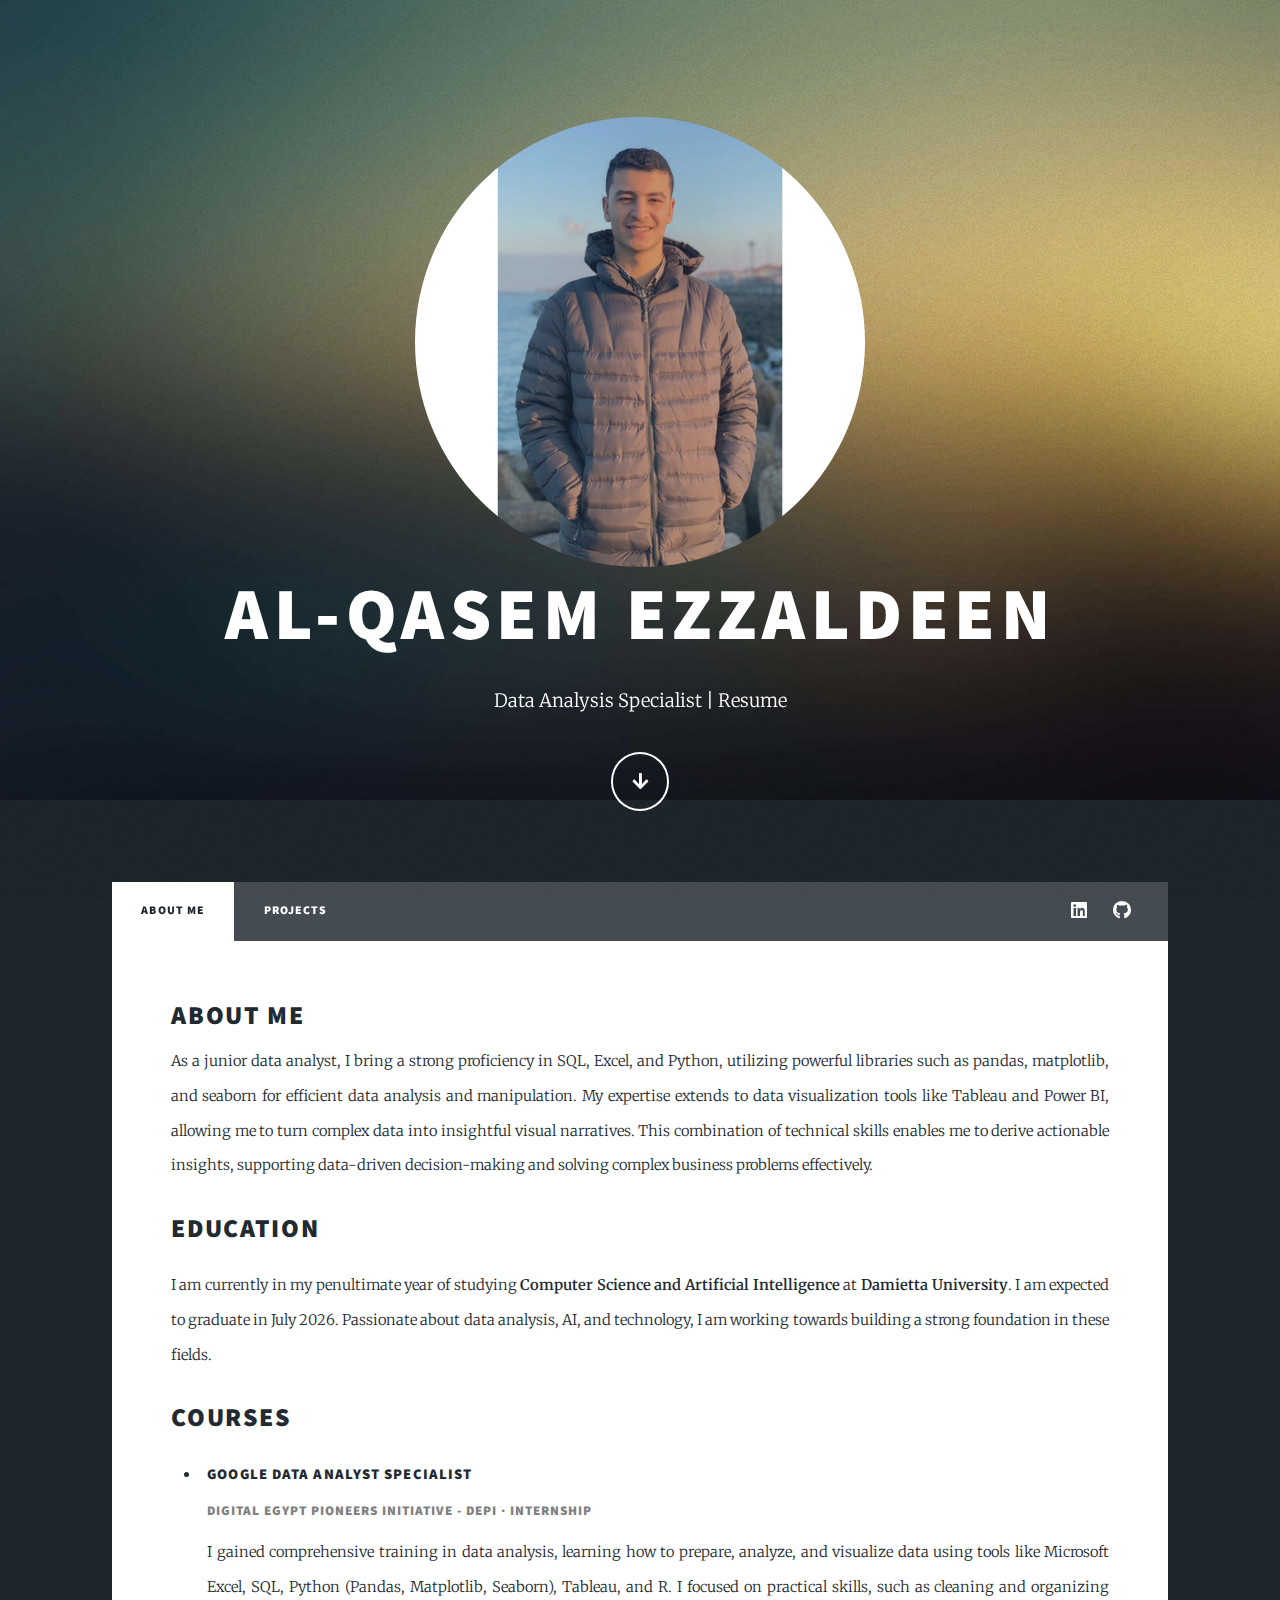
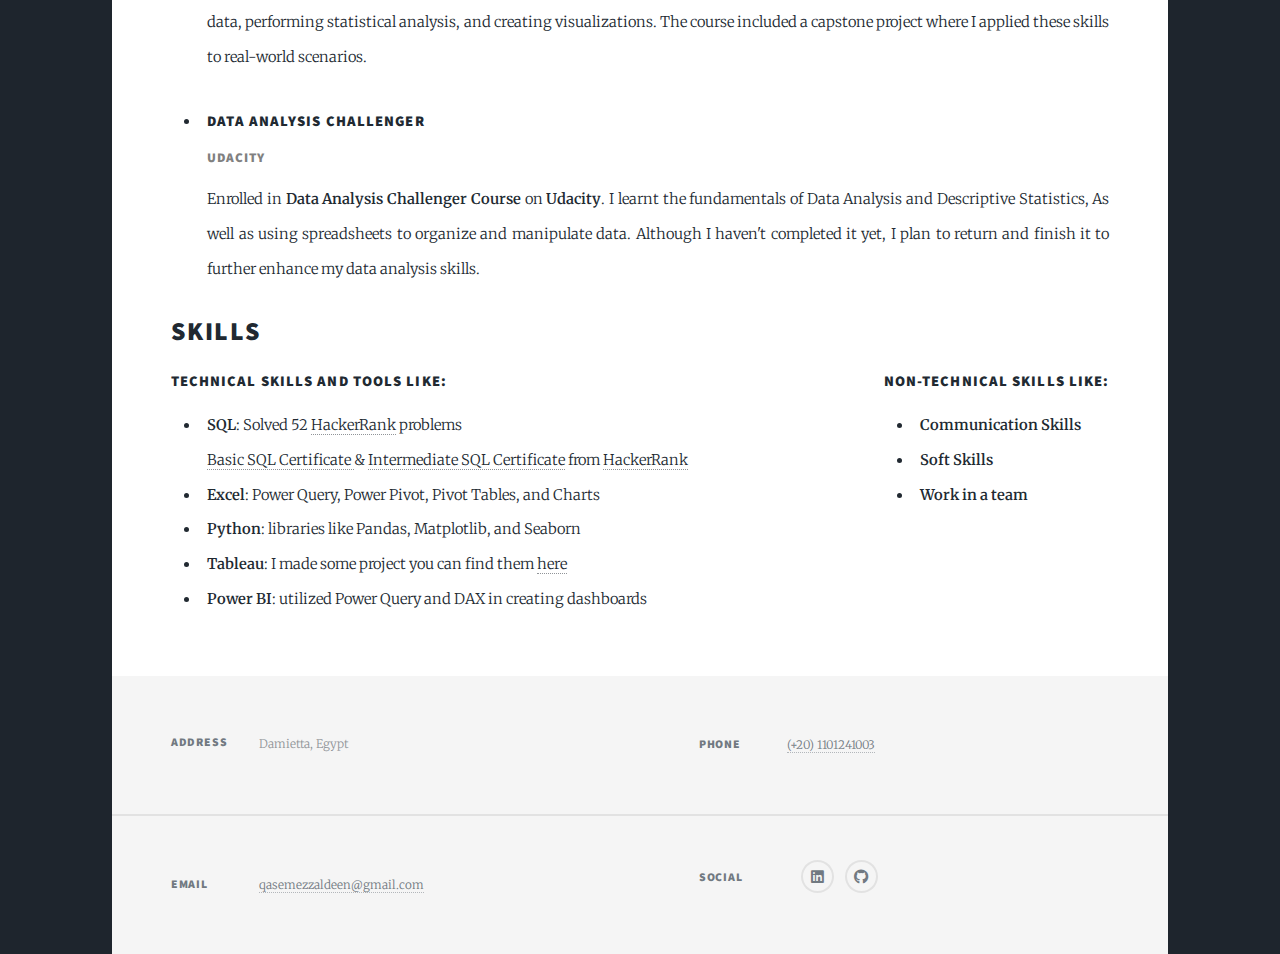
==== commit 586ace6f: "Update index.html" ====
--- a/index.html
+++ b/index.html
@@ -1,12 +1,13 @@
 <!DOCTYPE html>
 <html>
   <head>
-    <title>Qasem Ezzaldeen Portfolio</title>
+    <title>Al-Qasem Ezzaldeen Portfolio</title>
     <meta charset="utf-8" />
     <meta
       name="viewport"
       content="width=device-width, initial-scale=1, user-scalable=no"
     />
+    <link rel="icon" href="images/icon.png" type="image/icon">
     <link rel="stylesheet" href="assets/css/main.css" />
     <script src = "https://cdnjs.cloudflare.com/ajax/libs/jquery/3.6.4/jquery.min.js"> </script>
     <noscript>
@@ -24,7 +25,7 @@
             alt="Picture of me"
             style="width: clamp(250px, 60%, 450px); border-radius: 50%"
           />
-          <h1>Qasem Ezzaldeen</h1>
+          <h1>Al-Qasem Ezzaldeen</h1>
         </div>
         <p>
           <a href="#nav" class="scrolly">Data Analysis Specialist</a> | <a href="Resume.pdf" target="_blank">Resume</a>
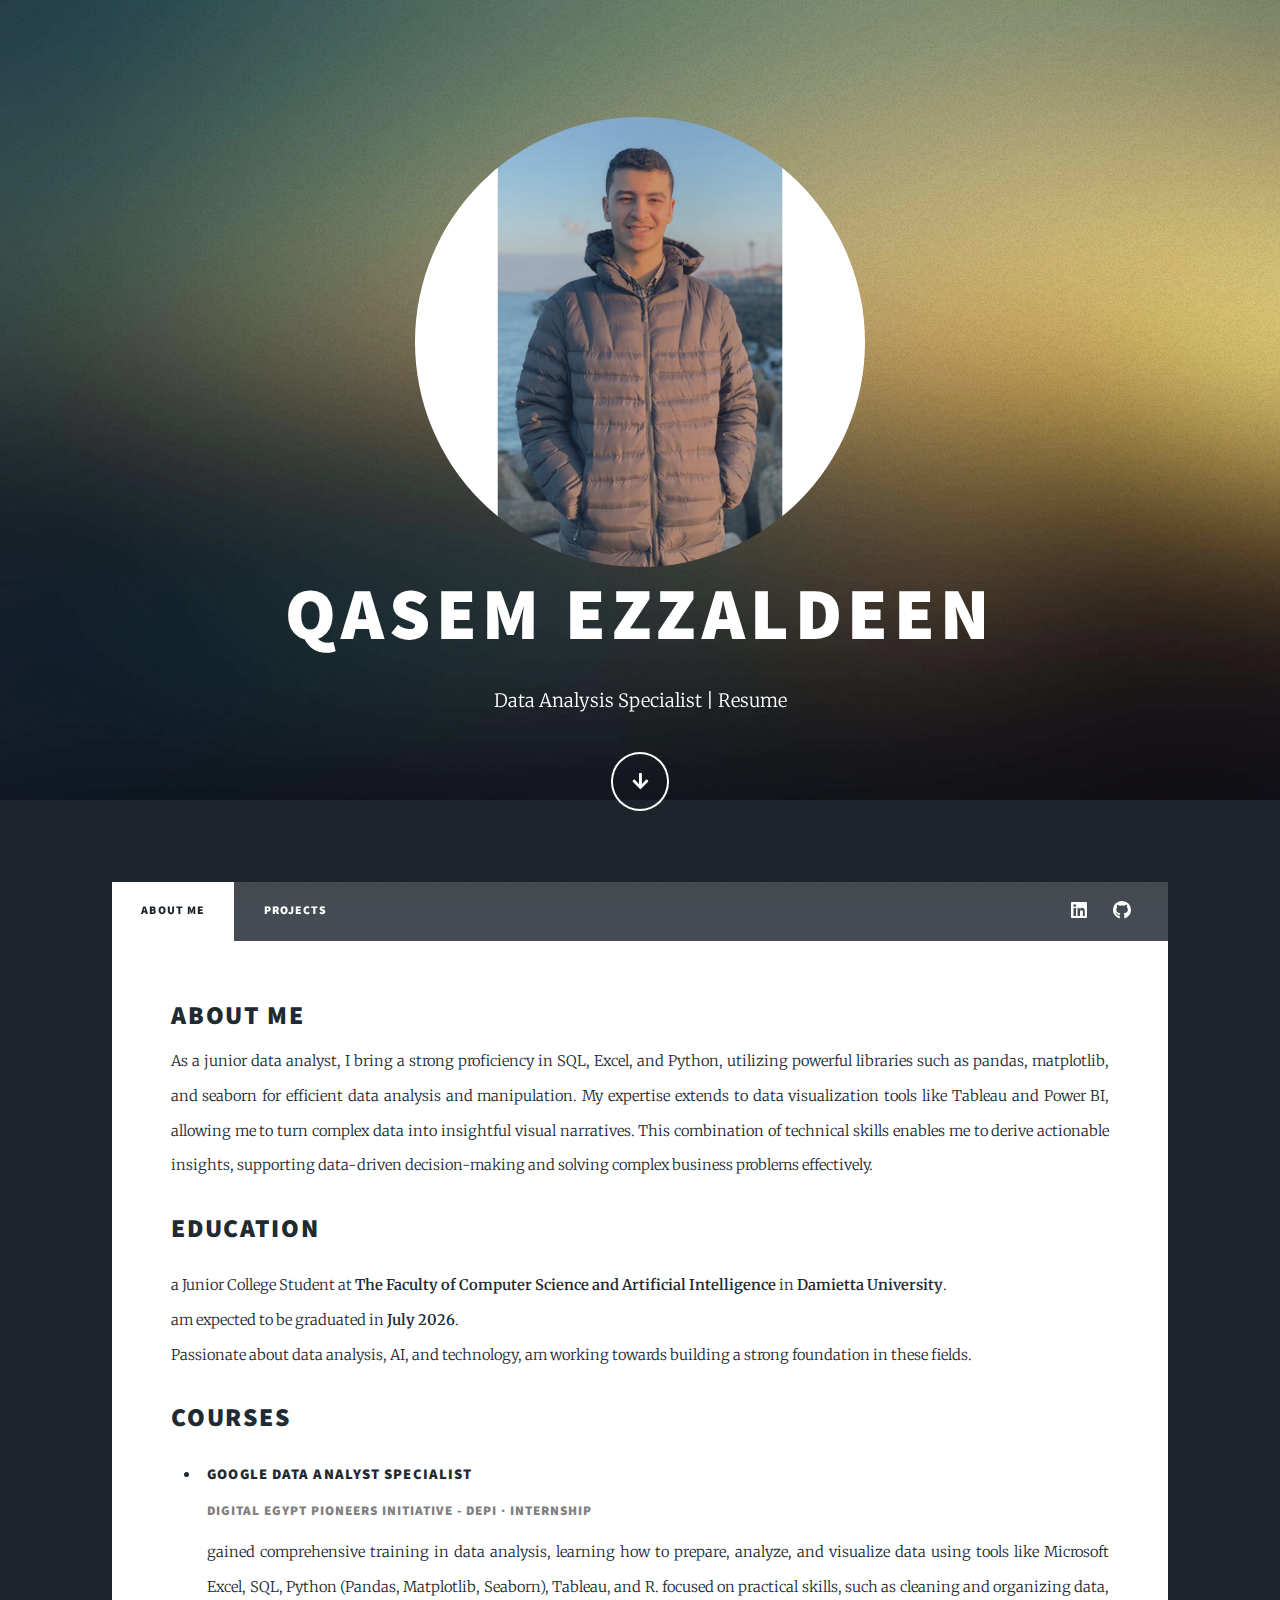
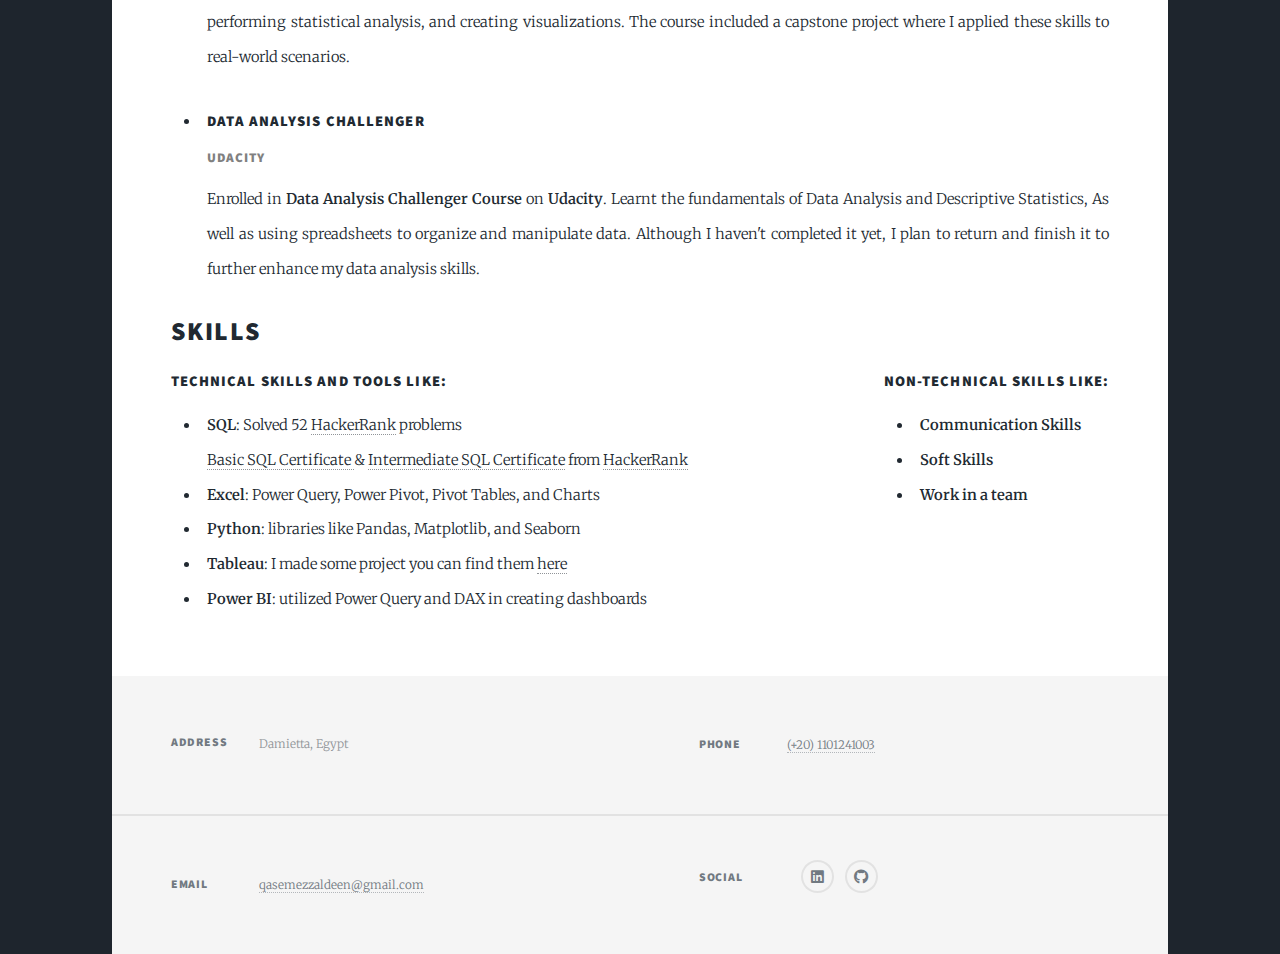
==== commit 65797fb5: "updating about message" ====
--- a/index.html
+++ b/index.html
@@ -1,7 +1,7 @@
 <!DOCTYPE html>
 <html>
   <head>
-    <title>Al-Qasem Ezzaldeen Portfolio</title>
+    <title>Qasem Ezzaldeen Portfolio</title>
     <meta charset="utf-8" />
     <meta
       name="viewport"
@@ -25,7 +25,7 @@
             alt="Picture of me"
             style="width: clamp(250px, 60%, 450px); border-radius: 50%"
           />
-          <h1>Al-Qasem Ezzaldeen</h1>
+          <h1>Qasem Ezzaldeen</h1>
         </div>
         <p>
           <a href="#nav" class="scrolly">Data Analysis Specialist</a> | <a href="Resume.pdf" target="_blank">Resume</a>
@@ -74,8 +74,9 @@
           <div class="education">
             <h2>Education</h2>
             <p>
-              I am currently in my penultimate year of studying <strong>Computer Science and Artificial Intelligence</strong> at <strong>Damietta University</strong>. 
-              I am expected to graduate in July 2026. Passionate about data analysis, AI, and technology, I am working towards building a strong foundation in these fields.
+             a Junior College Student at  <strong>The Faculty of Computer Science and Artificial Intelligence</strong> in <strong>Damietta University</strong>. <br> 
+              am expected to be graduated in <strong>July 2026</strong>. <br> 
+              Passionate about data analysis, AI, and technology, am working towards building a strong foundation in these fields.
             </p>
           </div>
           <div class="courses">
@@ -84,13 +85,13 @@
               <li> 
                 <h4>Google Data Analyst Specialist</h4>
                 <h5 style="color:grey">Digital Egypt Pioneers Initiative - DEPI · Internship</h5>
-                <p>I gained comprehensive training in data analysis, learning how to prepare, analyze, and visualize data using tools like Microsoft Excel, SQL, Python (Pandas, Matplotlib, Seaborn), Tableau, and R. I focused on practical skills, such as cleaning and organizing data, performing statistical analysis, and creating visualizations. The course included a capstone project where I applied these skills to real-world scenarios. </p>
+                <p> gained comprehensive training in data analysis, learning how to prepare, analyze, and visualize data using tools like Microsoft Excel, SQL, Python (Pandas, Matplotlib, Seaborn), Tableau, and R. focused on practical skills, such as cleaning and organizing data, performing statistical analysis, and creating visualizations. The course included a capstone project where I applied these skills to real-world scenarios. </p>
               </li>
               <li> 
                 <h4>Data Analysis Challenger</h4>
                 <h5 style="color:grey">Udacity</h5>
                   <p>
-                      Enrolled in <strong>Data Analysis Challenger Course</strong> on <strong>Udacity</strong>. I learnt the fundamentals of Data Analysis and Descriptive Statistics, As well as using spreadsheets to organize and manipulate data. Although I haven't completed it yet, I plan to return and finish it to further enhance my data analysis skills.
+                      Enrolled in <strong>Data Analysis Challenger Course</strong> on <strong>Udacity</strong>. Learnt the fundamentals of Data Analysis and Descriptive Statistics, As well as using spreadsheets to organize and manipulate data. Although I haven't completed it yet, I plan to return and finish it to further enhance my data analysis skills.
                   </p>
               </li>
             </ul>
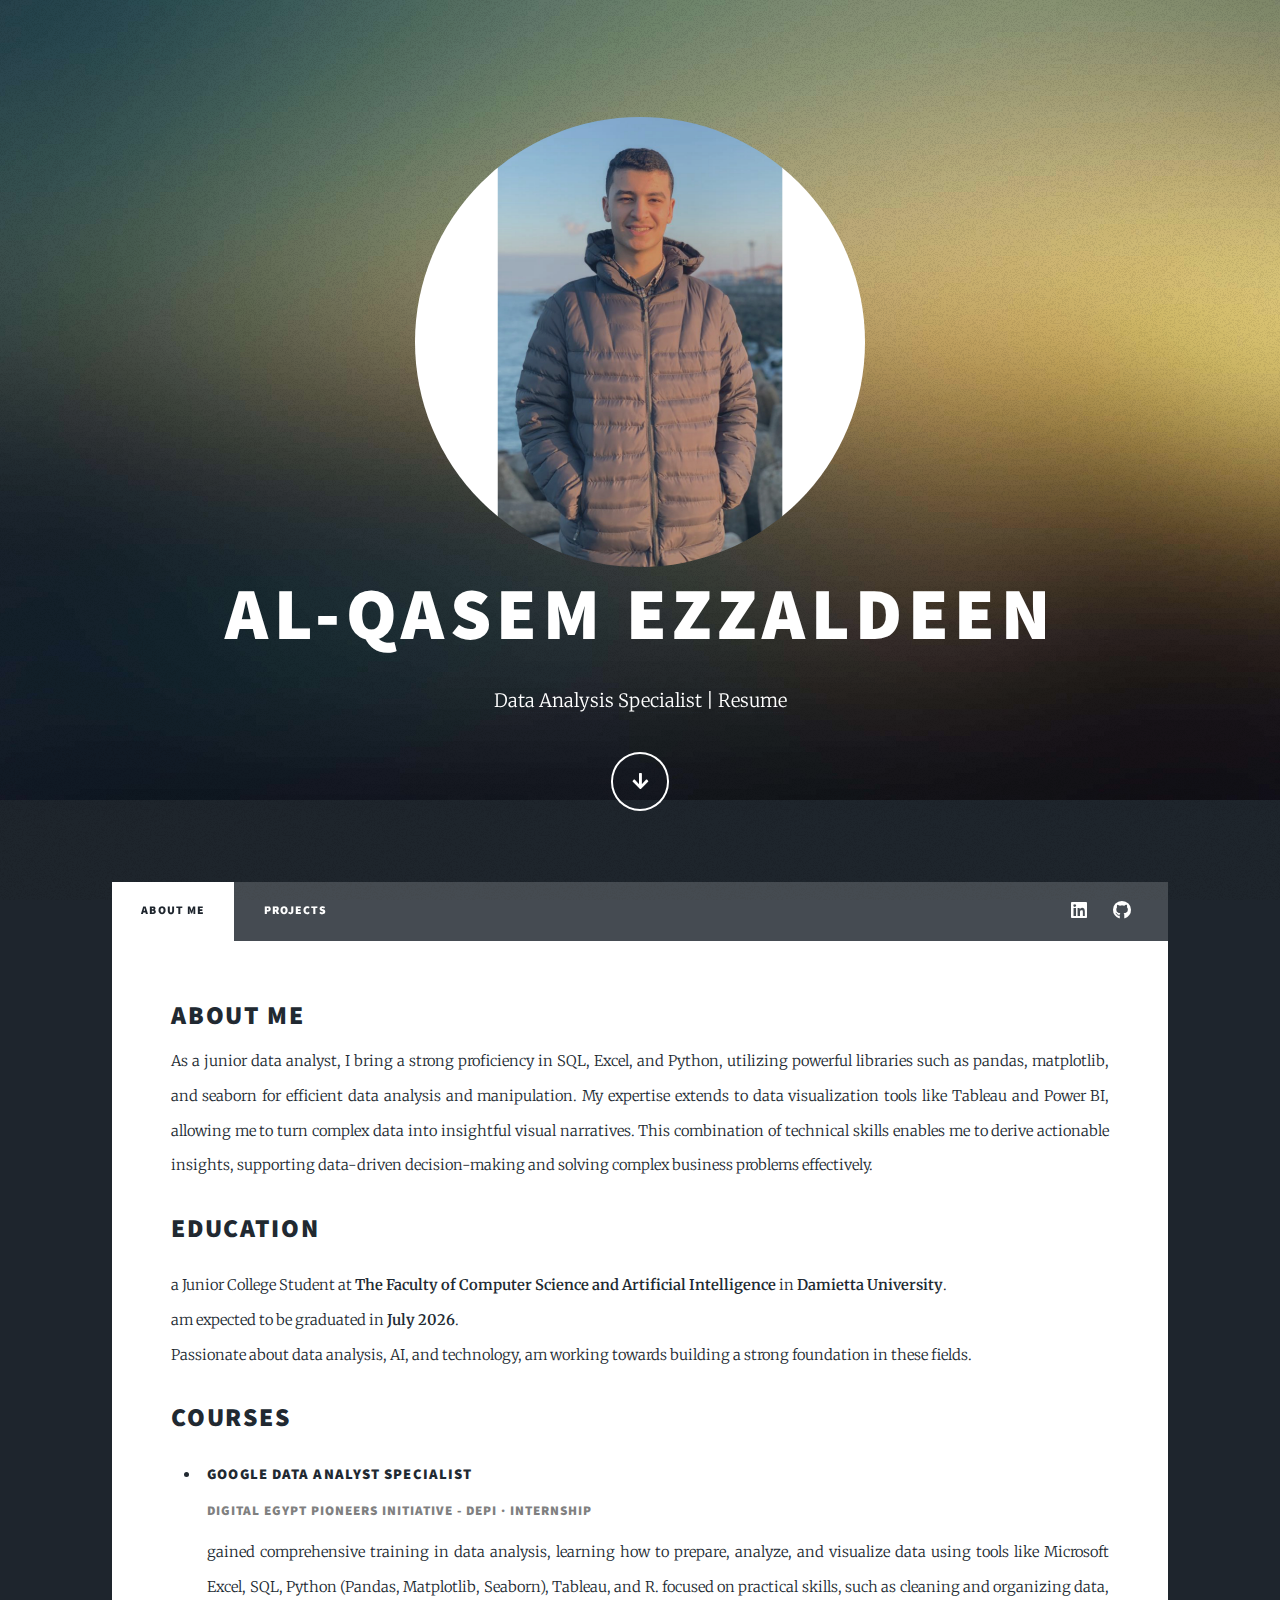
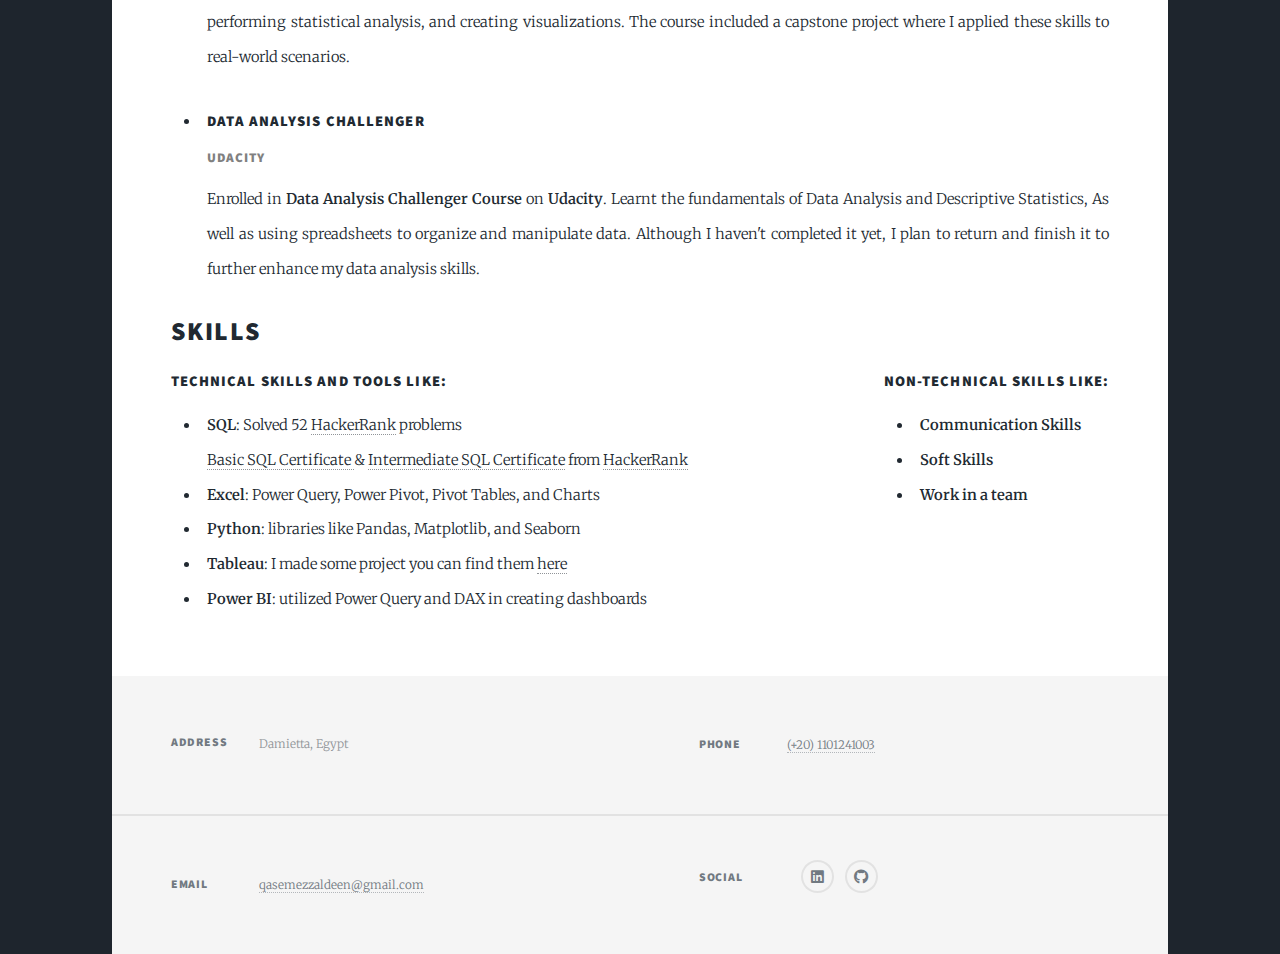
==== commit 1ab0bd99: "Merge branch 'main' of https://github.com/qasem-ezzaldeen/Portfolio" ====
--- a/index.html
+++ b/index.html
@@ -1,7 +1,7 @@
 <!DOCTYPE html>
 <html>
   <head>
-    <title>Qasem Ezzaldeen Portfolio</title>
+    <title>Al-Qasem Ezzaldeen Portfolio</title>
     <meta charset="utf-8" />
     <meta
       name="viewport"
@@ -25,7 +25,7 @@
             alt="Picture of me"
             style="width: clamp(250px, 60%, 450px); border-radius: 50%"
           />
-          <h1>Qasem Ezzaldeen</h1>
+          <h1>Al-Qasem Ezzaldeen</h1>
         </div>
         <p>
           <a href="#nav" class="scrolly">Data Analysis Specialist</a> | <a href="Resume.pdf" target="_blank">Resume</a>
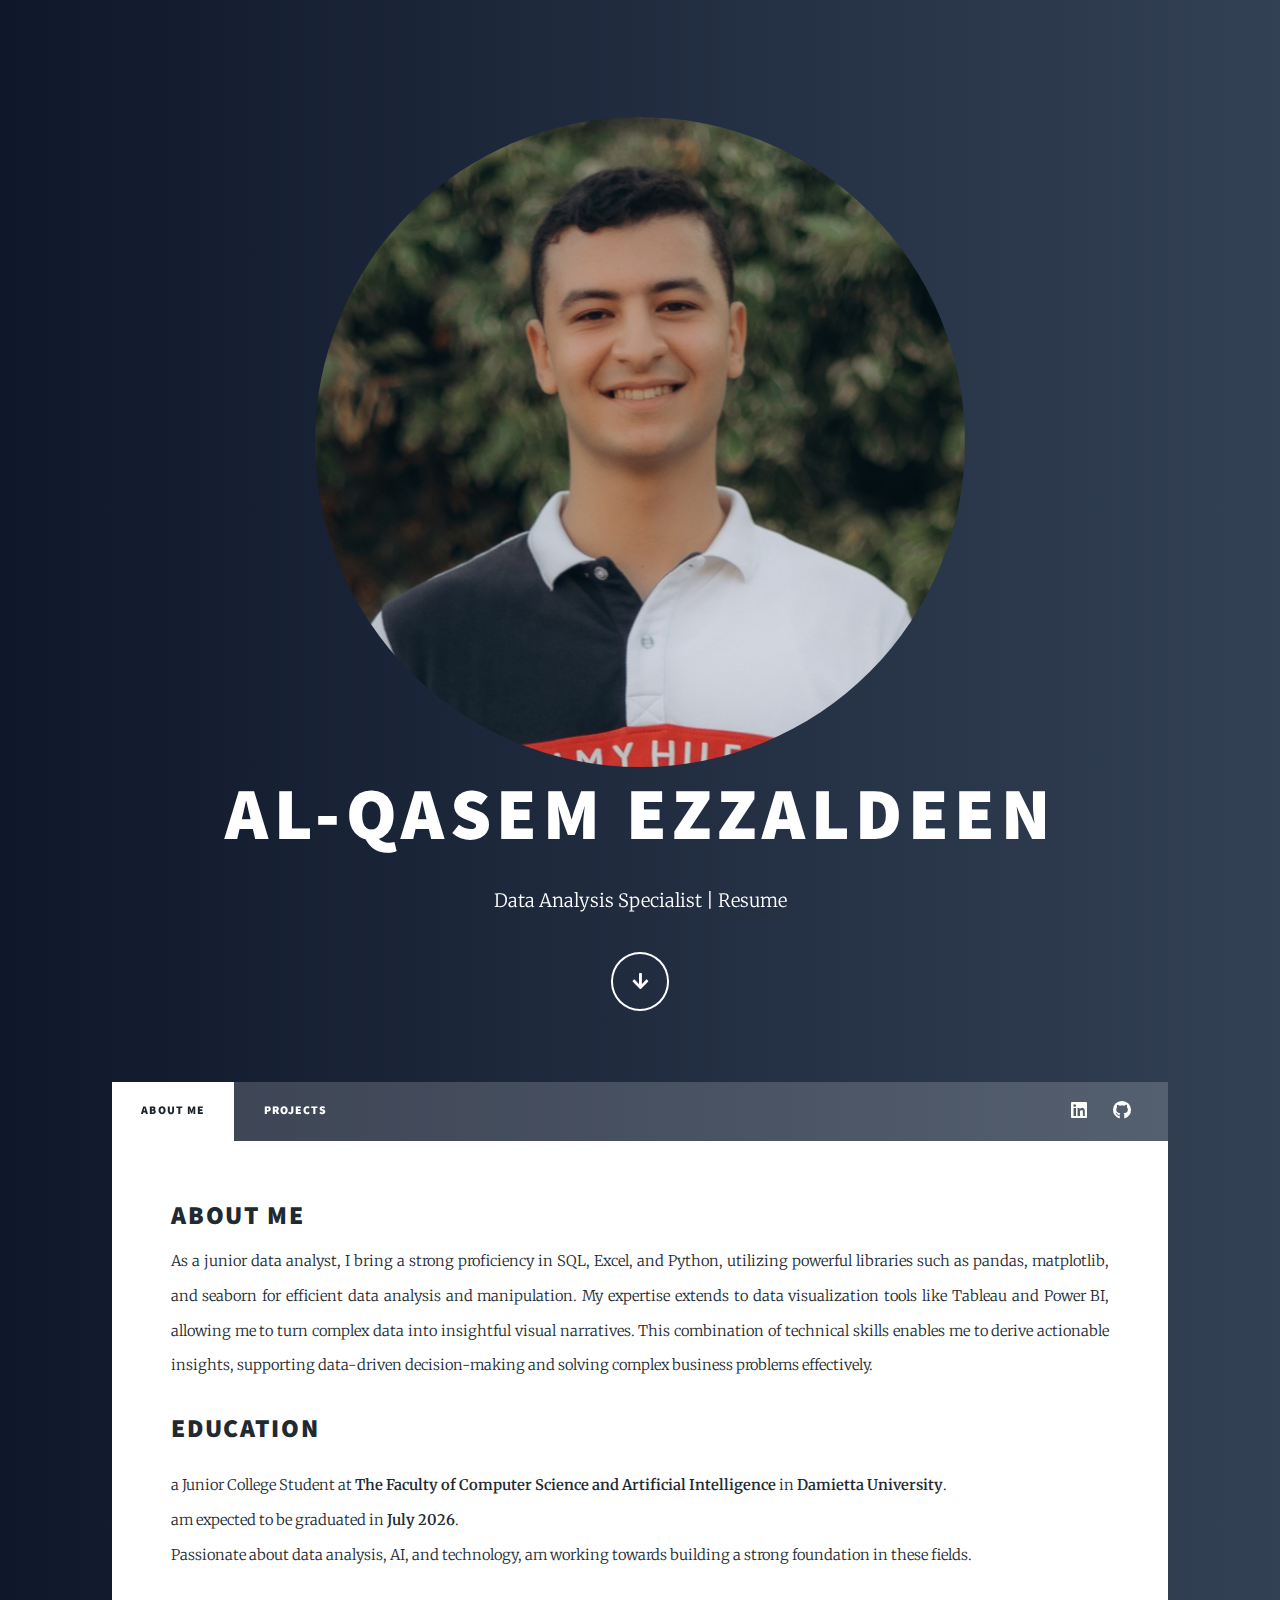
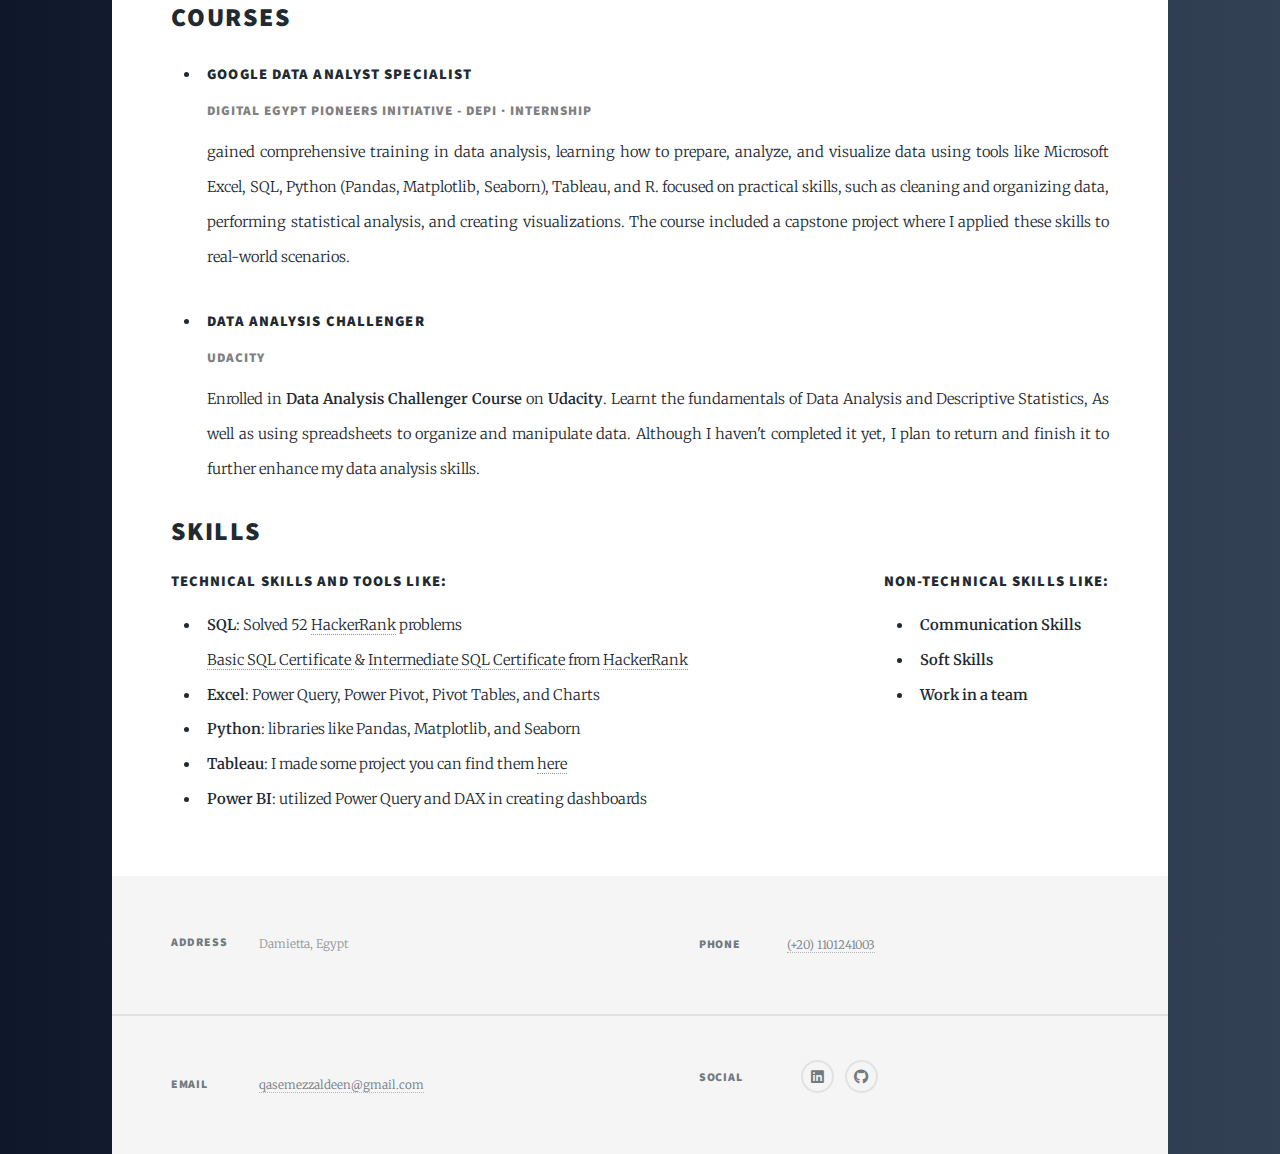
==== commit b9708f75: "Update Projects and Resume" ====
--- a/index.html
+++ b/index.html
@@ -23,7 +23,7 @@
           <img
             src="./images/Casio.jpg"
             alt="Picture of me"
-            style="width: clamp(250px, 60%, 450px); border-radius: 50%"
+            style="width: clamp(250px, 70%, 650px); border-radius: 50%"
           />
           <h1>Al-Qasem Ezzaldeen</h1>
         </div>
--- a/assets/css/main.css
+++ b/assets/css/main.css
@@ -93,9 +93,9 @@
 		box-sizing: inherit;
 	}
 
-	body {
-		background-color: #1e252d;
-	}
+		body {
+			background: linear-gradient(to right, #0f172a, #334155);
+		  }
 
 		body.is-preload *, body.is-preload *:before, body.is-preload *:after {
 			-moz-animation: none !important;
@@ -3228,8 +3228,6 @@
 			left: 0;
 			width: 100%;
 			height: 100%;
-			background-color: #212931;
-			background-image: url("../../images/overlay.png"), linear-gradient(0deg, rgba(0, 0, 0, 0.1), rgba(0, 0, 0, 0.1)), url("../../images/bg.jpg");
 			background-size: auto,								auto,														100% auto;
 			background-position: center,								center,														top center;
 			background-repeat: repeat,								no-repeat,													no-repeat;
@@ -3857,6 +3855,9 @@
 				border-bottom: 2px solid #eeeeee;
 				border-right: 2px solid #eeeeee;
 				text-align: center;
+				display: flex;
+				flex-direction:column;
+				justify-content: space-between;
 			}
 			#main > .posts > article > label{
 				cursor: pointer;
@@ -3876,8 +3877,8 @@
 				#main > .posts > article:nth-child(-n + 2) {
 					border-top-width: 0;
 				} 
-				.modal-open1,.modal-open2,.modal-open3,.modal-open0 { overflow: hidden; }
-				.modal1,.modal2,.modal3,.modal0, .modal4, .modal5 {
+				.modal-open1,.modal-open2,.modal-open3,.modal-open0,.modal-open100 { overflow: hidden; }
+				.modal1,.modal2,.modal3,.modal0, .modal4, .modal5,.modal100 {
 					position: fixed;
 					display: none;
 					width: 90%;
@@ -3903,9 +3904,7 @@
 					.parent ~ p{
 						padding: 0 1rem;
 					}
-					.parent ~ img{
-						border-radius: 0.5rem;
-					}
+
 					.parent button{
 						padding: 1rem;
 						line-height: initial;
@@ -4766,3 +4765,55 @@
 	justify-content: space-between;
 }
 .sql{list-style-type: none;}
+
+img{
+	border-radius: 6px;
+}
+
+.HR ul{
+display: grid;
+grid-template-columns: 1fr 1fr;
+}
+
+
+#presentation{
+	width: 100%;
+	transition: 0.5s ease;
+	cursor: pointer;
+}
+
+
+
+.presentation{
+	position: relative;
+	overflow: hidden;
+	width: 80%;
+	margin: 0 auto;
+}
+.presentation a {
+	text-decoration: none;
+	height: 0;
+}
+.presentation button{
+	position: absolute;
+	color: #2E6F81;
+	font-family: "yu gothic ui";
+	font-weight: 600;
+	font-size: 1.5rem;
+	background-color: white;
+	z-index: 50000;
+	opacity: 0;
+	transition: 0.5s ease;
+	position: absolute;
+	top: 50%;
+	left: 50%;
+	transform: translate(-50%, -50%);
+	box-shadow: 10px 1px 11px 1000px rgba(0, 0, 0, 0.250);
+}
+
+#presentation:hover ~button{
+	opacity: 1;}
+
+.presentation button:hover{
+	opacity: 1;
+}
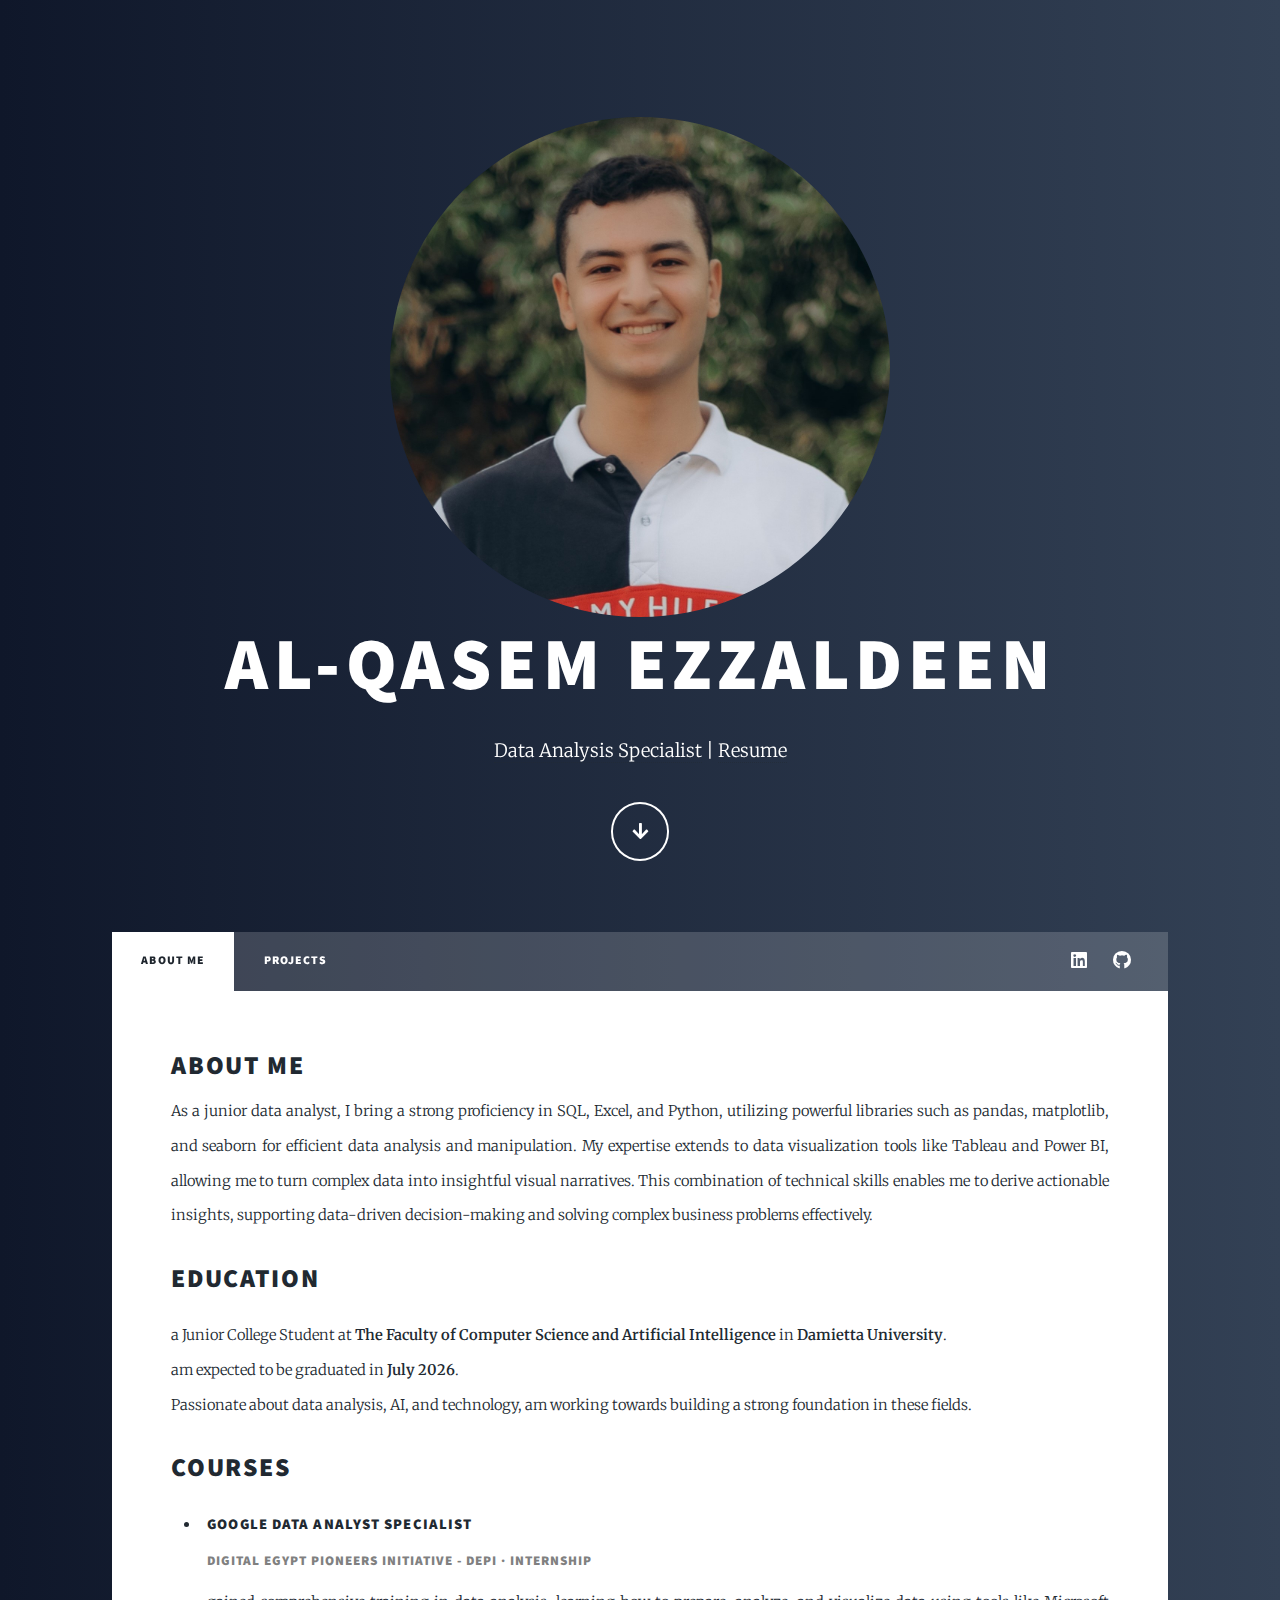
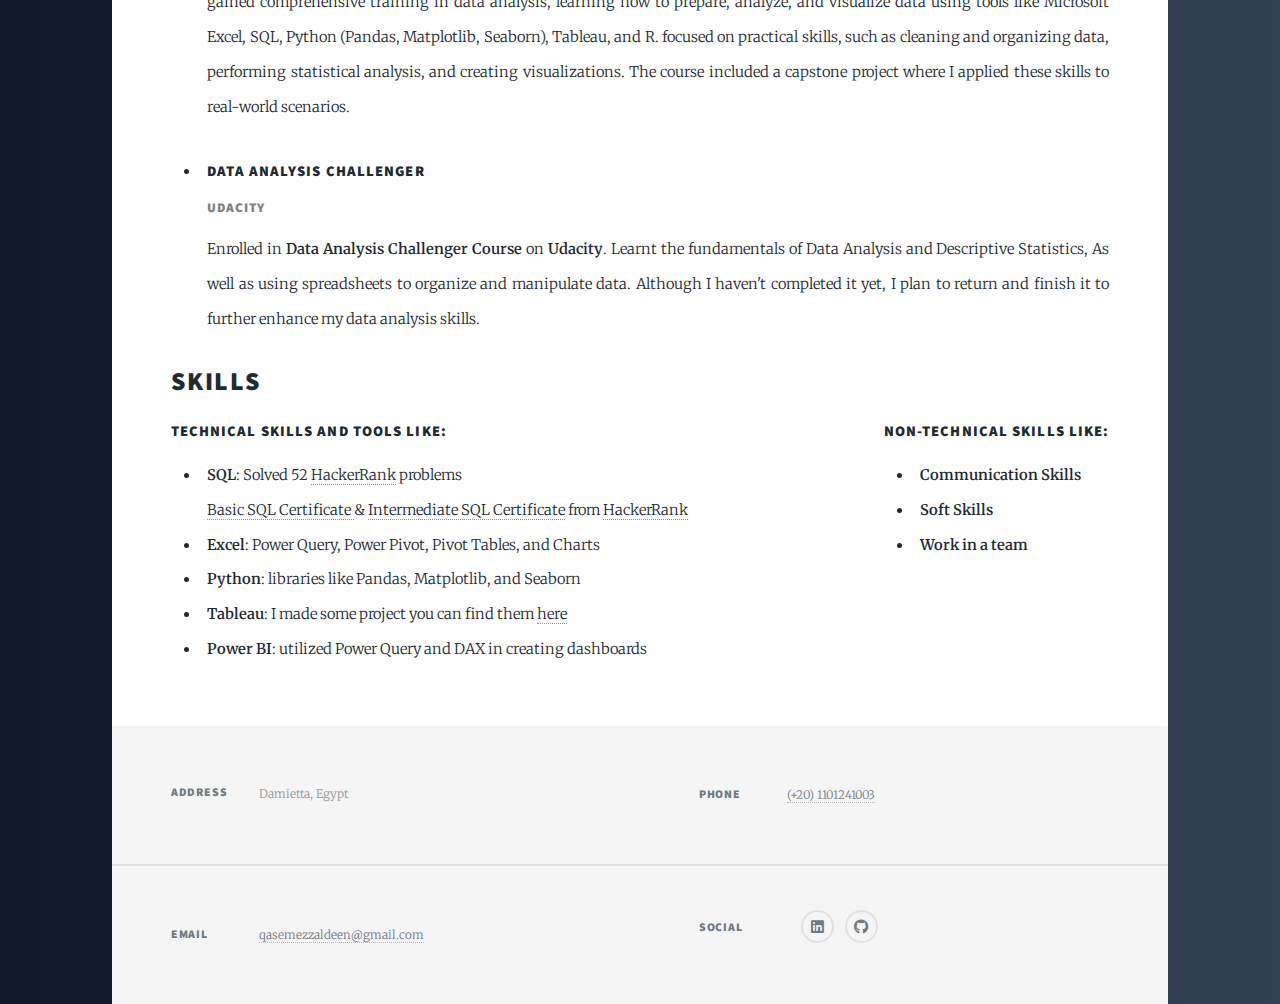
==== commit 6dc30beb: "update pfp" ====
--- a/index.html
+++ b/index.html
@@ -23,7 +23,7 @@
           <img
             src="./images/Casio.jpg"
             alt="Picture of me"
-            style="width: clamp(250px, 70%, 650px); border-radius: 50%"
+            style="width: clamp(250px, 60%, 500px); border-radius: 50%"
           />
           <h1>Al-Qasem Ezzaldeen</h1>
         </div>
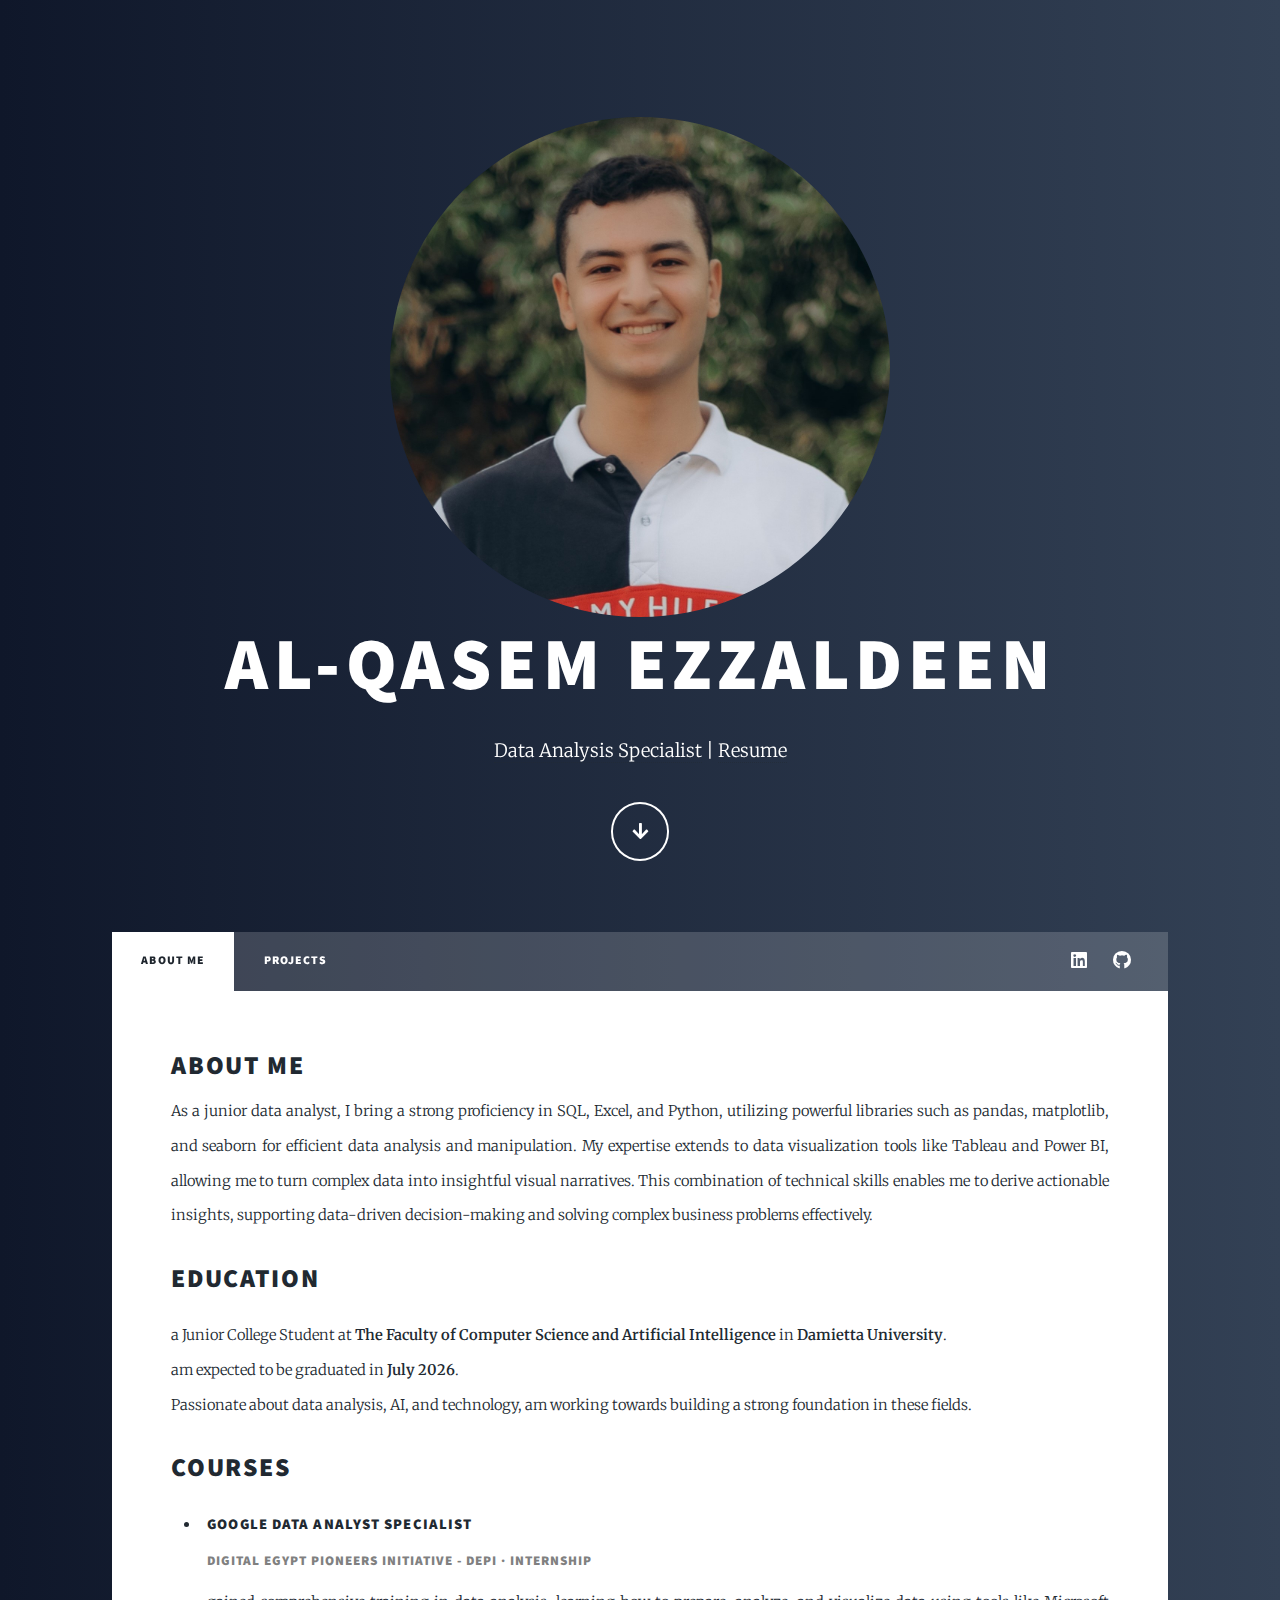
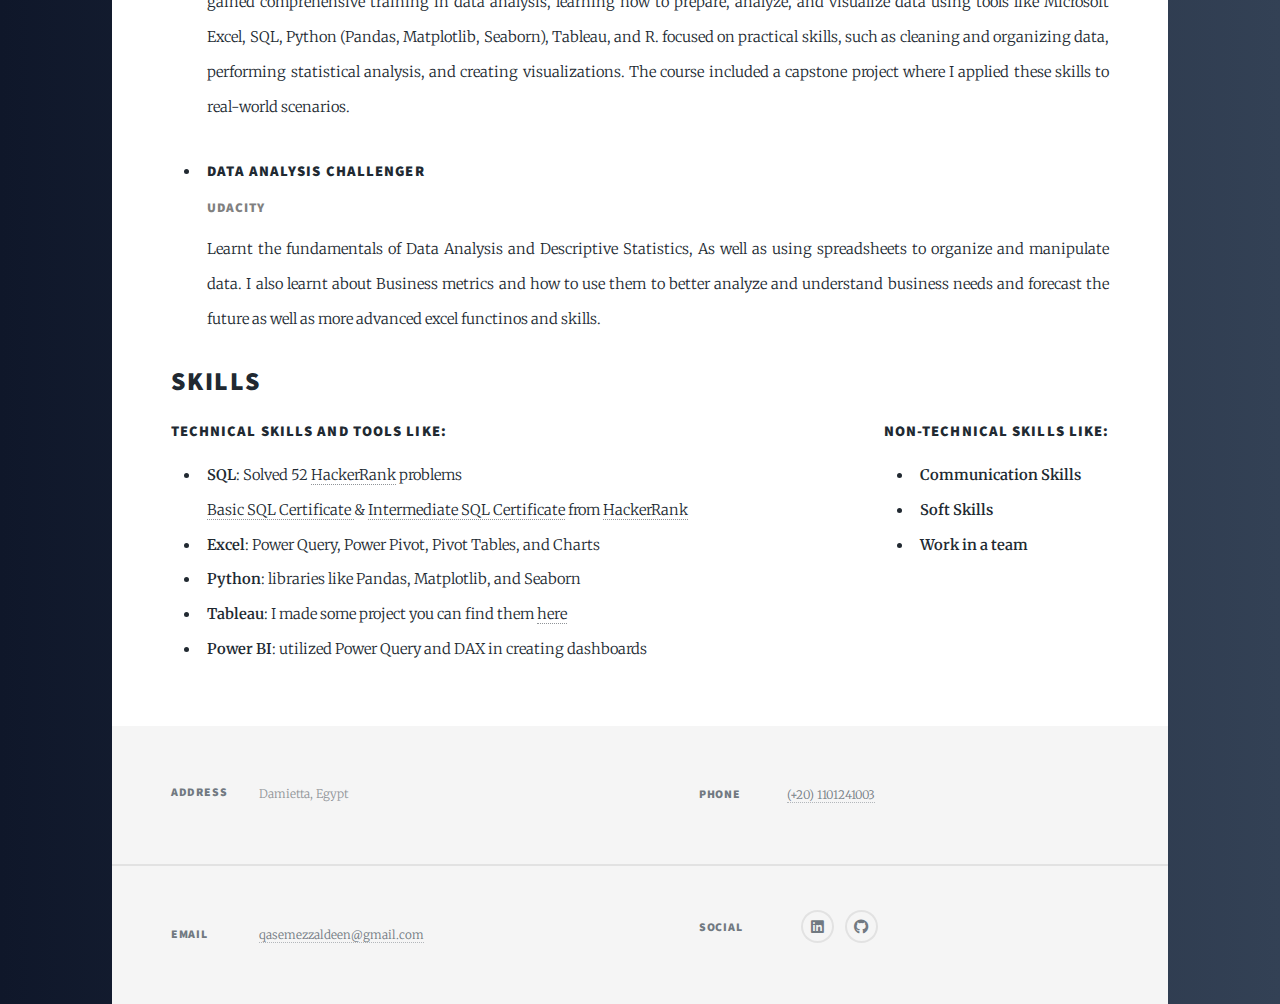
==== commit 99d3df80: "updating udacity course" ====
--- a/index.html
+++ b/index.html
@@ -91,7 +91,7 @@
                 <h4>Data Analysis Challenger</h4>
                 <h5 style="color:grey">Udacity</h5>
                   <p>
-                      Enrolled in <strong>Data Analysis Challenger Course</strong> on <strong>Udacity</strong>. Learnt the fundamentals of Data Analysis and Descriptive Statistics, As well as using spreadsheets to organize and manipulate data. Although I haven't completed it yet, I plan to return and finish it to further enhance my data analysis skills.
+                      Learnt the fundamentals of Data Analysis and Descriptive Statistics, As well as using spreadsheets to organize and manipulate data. I also learnt about Business metrics and how to use them to better analyze and understand business needs and forecast the future as well as more advanced excel functinos and skills.
                   </p>
               </li>
             </ul>
